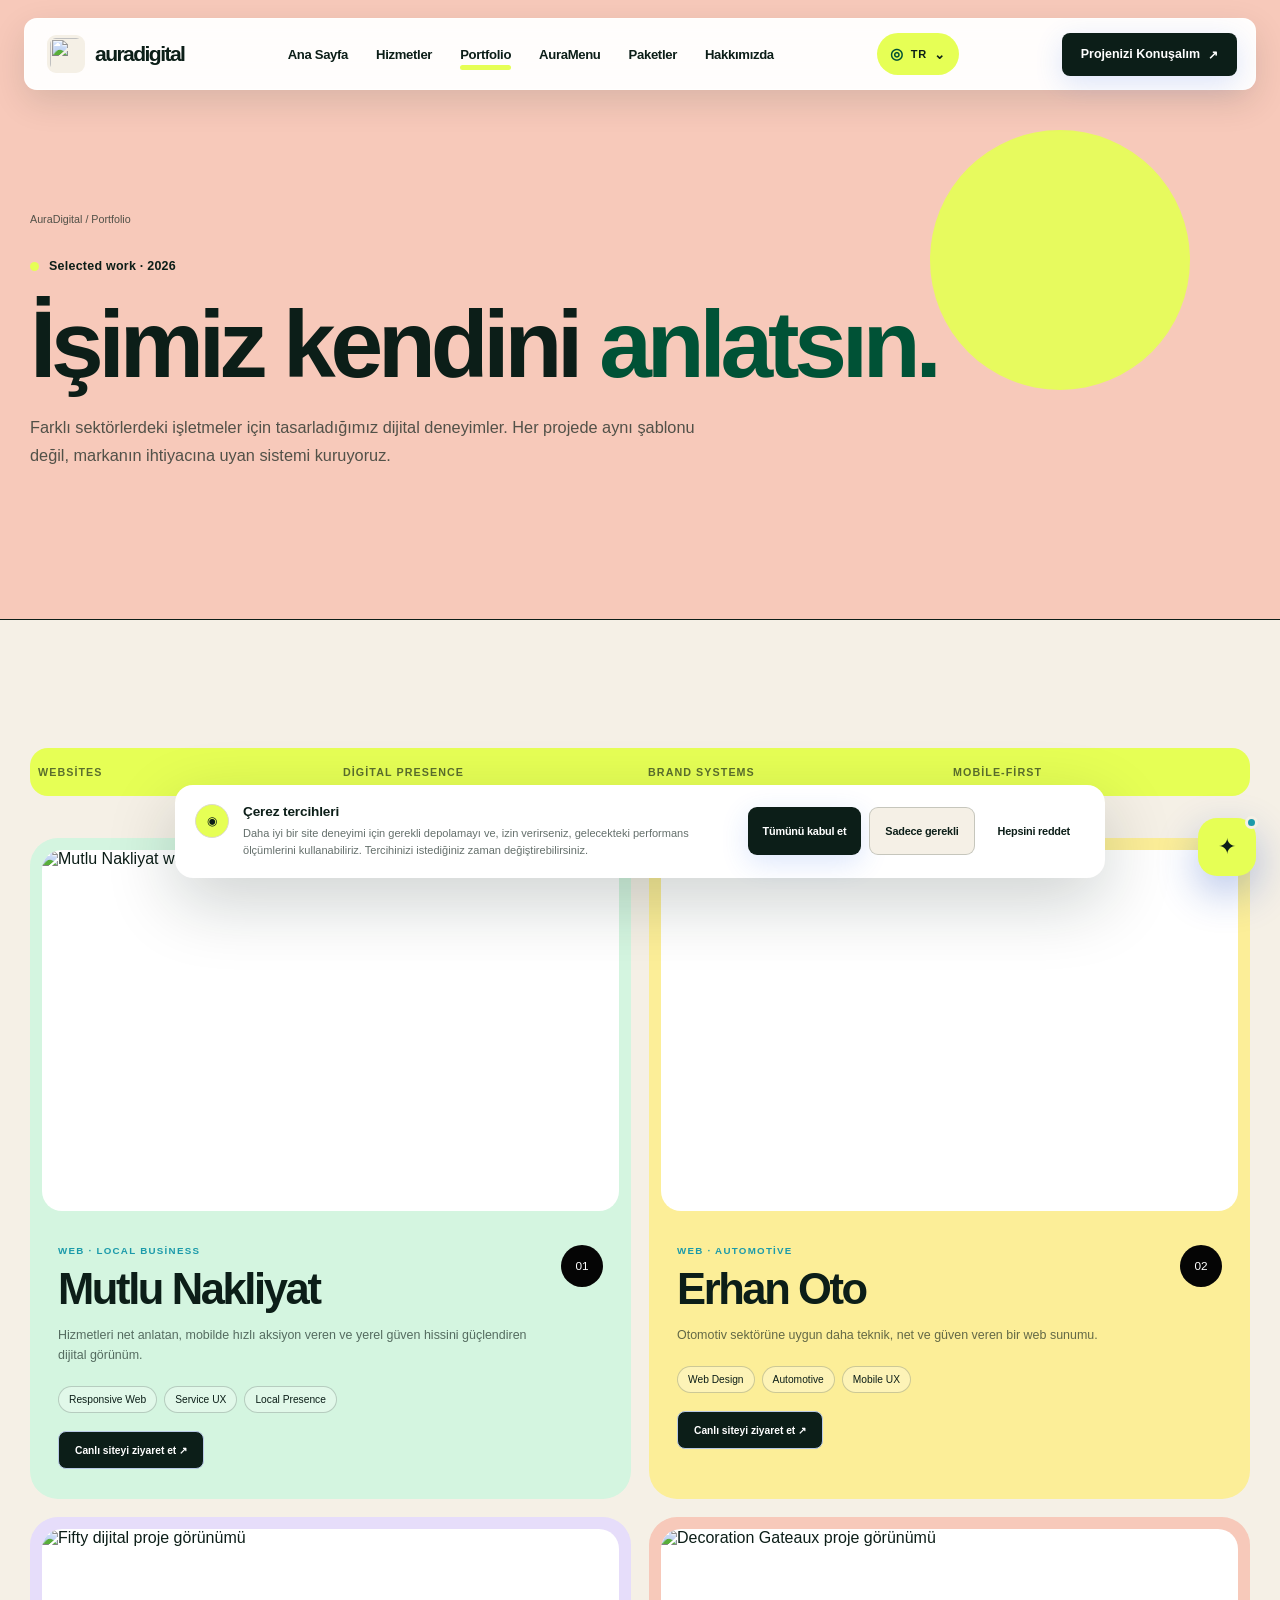
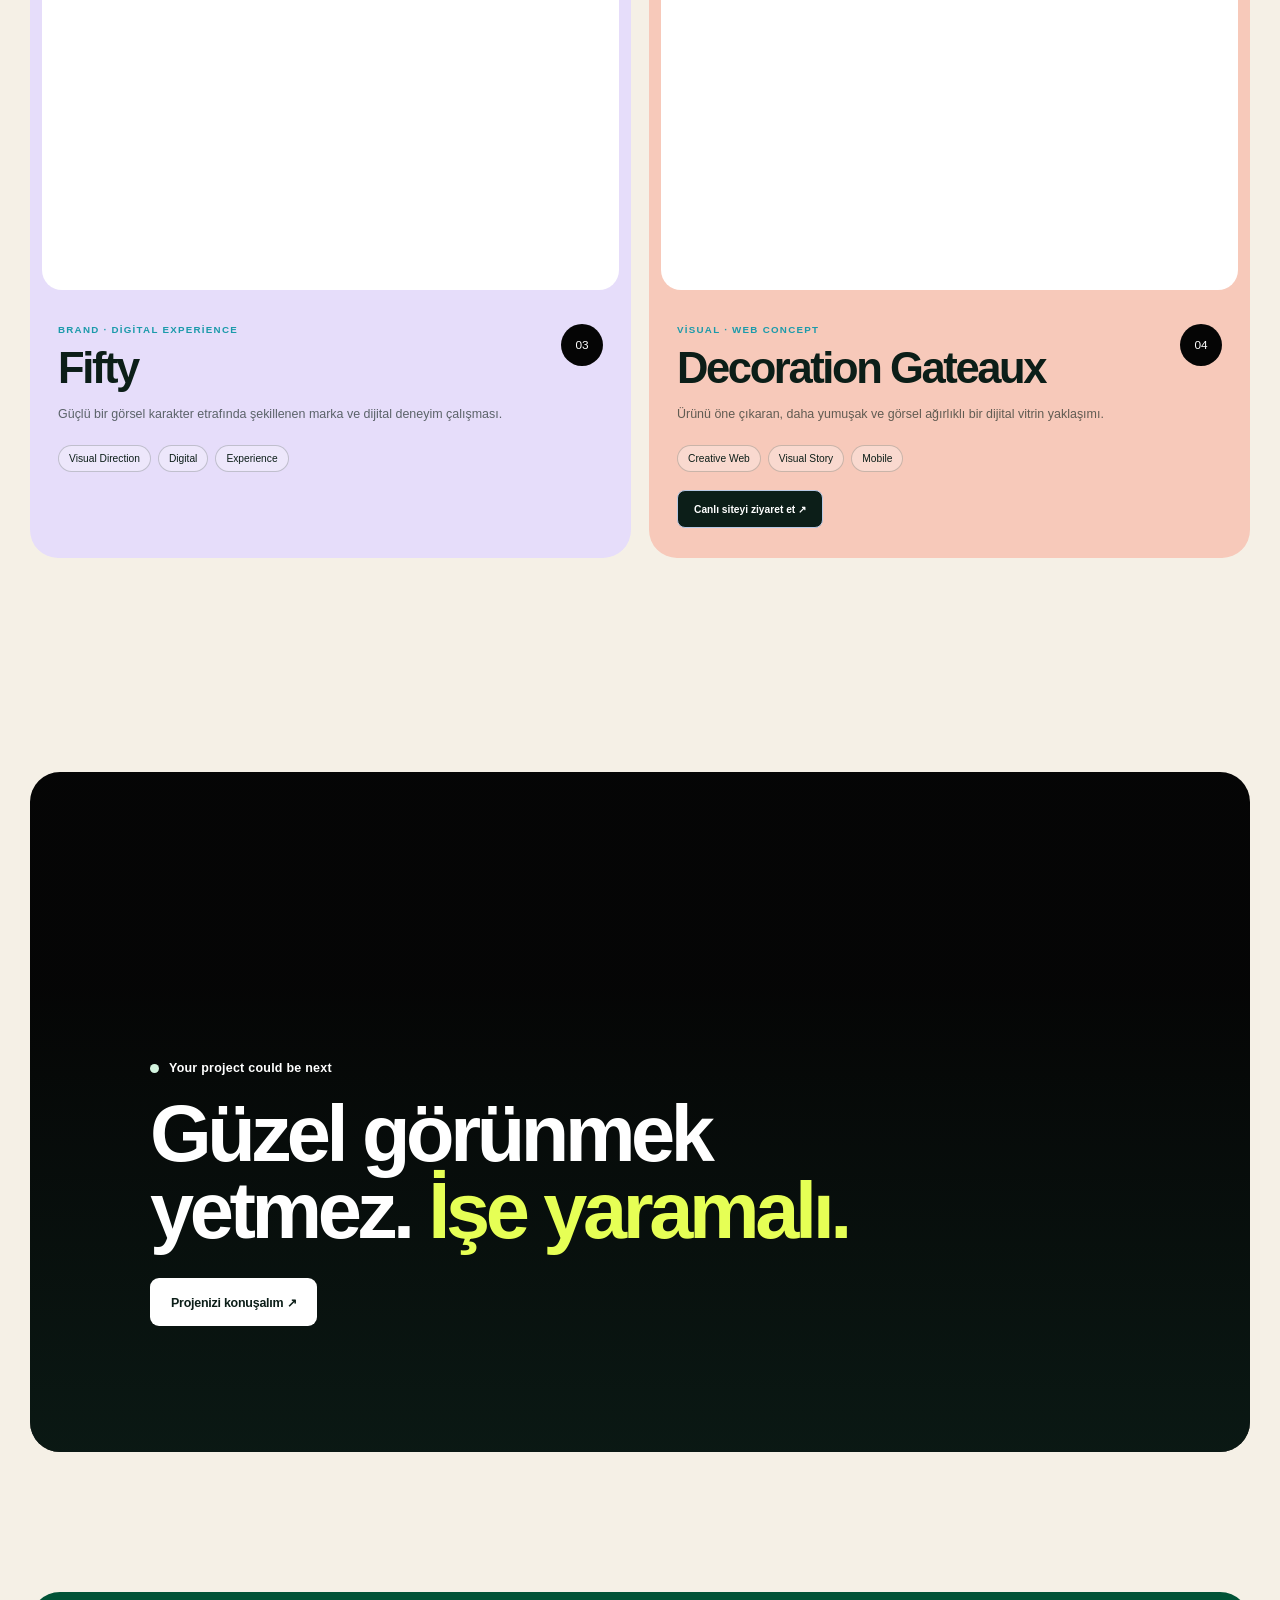
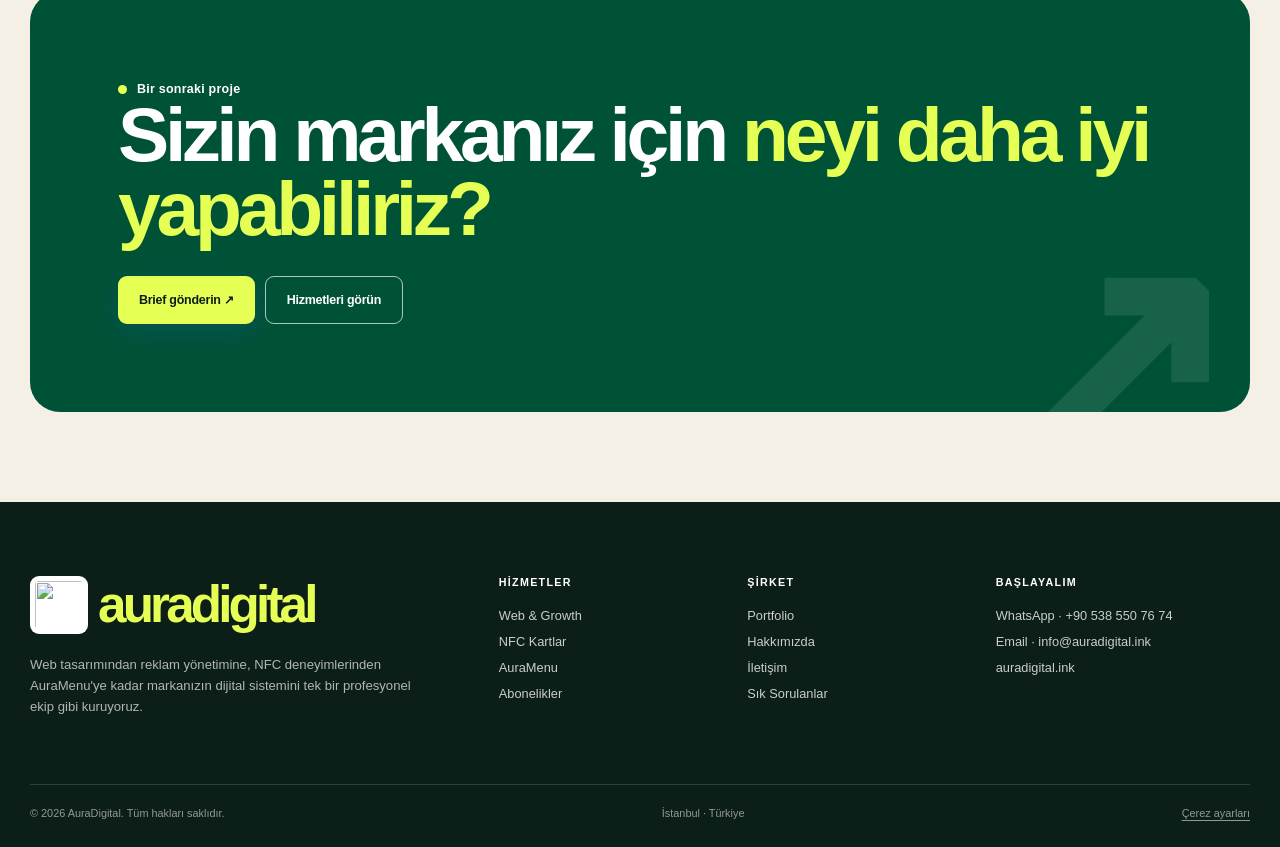
==== portfolio.html @ 29157056 "Add files via upload" ====
<!doctype html>
<html lang="tr">
  <head>
    <meta charset="utf-8" />
    <meta name="viewport" content="width=device-width,initial-scale=1" />
    <meta name="theme-color" content="#f7c9ba" />
    <title>Portfolio — AuraDigital</title>
    <meta
      name="description"
      content="AuraDigital seçili projeleri: Mutlu Nakliyat, Erhan Oto, Fifty, Decoration Gateaux ve dijital deneyim çalışmaları."
    />
    <link rel="icon" href="assets/logo.svg" type="image/svg+xml" />
    <link rel="manifest" href="site.webmanifest" />
    <link rel="stylesheet" href="style.css" />
  </head>
  <body data-page="portfolio">
    <header id="siteHeader"></header>
    <main>
      <section class="page-hero portfolio-hero">
        <div class="container">
          <div class="crumb">
            <a href="index.html">AuraDigital</a> / Portfolio
          </div>
          <span class="eyebrow">Selected work · 2026</span>
          <h1 class="display">İşimiz kendini <em>anlatsın.</em></h1>
          <p>
            Farklı sektörlerdeki işletmeler için tasarladığımız dijital
            deneyimler. Her projede aynı şablonu değil, markanın ihtiyacına uyan
            sistemi kuruyoruz.
          </p>
        </div>
      </section>
      <section class="section">
        <div class="container">
          <div class="portfolio-intro reveal">
            <span>Websites</span><span>Digital presence</span
            ><span>Brand systems</span><span>Mobile-first</span>
          </div>
          <div class="project-grid project-grid-full">
            <article class="project-card project-case reveal" id="mutlu">
              <div class="project-media">
                <img
                  src="assets/project-mutlu.svg"
                  alt="Mutlu Nakliyat web sitesi proje görünümü"
                />
              </div>
              <div class="project-meta">
                <div>
                  <span class="project-type">Web · Local Business</span>
                  <h2>Mutlu Nakliyat</h2>
                  <p>
                    Hizmetleri net anlatan, mobilde hızlı aksiyon veren ve yerel
                    güven hissini güçlendiren dijital görünüm.
                  </p>
                  <div class="mini-tags">
                    <span>Responsive Web</span><span>Service UX</span
                    ><span>Local Presence</span>
                  </div>
                  <a
                    class="project-live"
                    href="https://mutlunakliyat.site/"
                    target="_blank"
                    rel="noopener noreferrer"
                    >Canlı siteyi ziyaret et ↗</a
                  >
                </div>
                <span class="project-arrow">01</span>
              </div>
            </article>
            <article class="project-card project-case reveal" id="erhan">
              <div class="project-media">
                <img
                  src="assets/project-erhan.svg"
                  alt="Erhan Oto web sitesi proje görünümü"
                />
              </div>
              <div class="project-meta">
                <div>
                  <span class="project-type">Web · Automotive</span>
                  <h2>Erhan Oto</h2>
                  <p>
                    Otomotiv sektörüne uygun daha teknik, net ve güven veren bir
                    web sunumu.
                  </p>
                  <div class="mini-tags">
                    <span>Web Design</span><span>Automotive</span
                    ><span>Mobile UX</span>
                  </div>
                  <a
                    class="project-live"
                    href="https://xn--yurtotoelektrikerhankcr-8qdb.com/"
                    target="_blank"
                    rel="noopener noreferrer"
                    >Canlı siteyi ziyaret et ↗</a
                  >
                </div>
                <span class="project-arrow">02</span>
              </div>
            </article>
            <article class="project-card project-case reveal" id="fifty">
              <div class="project-media">
                <img
                  src="assets/project-fifty.svg"
                  alt="Fifty dijital proje görünümü"
                />
              </div>
              <div class="project-meta">
                <div>
                  <span class="project-type">Brand · Digital Experience</span>
                  <h2>Fifty</h2>
                  <p>
                    Güçlü bir görsel karakter etrafında şekillenen marka ve
                    dijital deneyim çalışması.
                  </p>
                  <div class="mini-tags">
                    <span>Visual Direction</span><span>Digital</span
                    ><span>Experience</span>
                  </div>
                </div>
                <span class="project-arrow">03</span>
              </div>
            </article>
            <article class="project-card project-case reveal" id="gateaux">
              <div class="project-media">
                <img
                  src="assets/project-gateaux.svg"
                  alt="Decoration Gateaux proje görünümü"
                />
              </div>
              <div class="project-meta">
                <div>
                  <span class="project-type">Visual · Web Concept</span>
                  <h2>Decoration Gateaux</h2>
                  <p>
                    Ürünü öne çıkaran, daha yumuşak ve görsel ağırlıklı bir
                    dijital vitrin yaklaşımı.
                  </p>
                  <div class="mini-tags">
                    <span>Creative Web</span><span>Visual Story</span
                    ><span>Mobile</span>
                  </div>
                  <a
                    class="project-live"
                    href="https://decorationgateaux.shop/"
                    target="_blank"
                    rel="noopener noreferrer"
                    >Canlı siteyi ziyaret et ↗</a
                  >
                </div>
                <span class="project-arrow">04</span>
              </div>
            </article>
          </div>
        </div>
      </section>
      <section class="case-video">
        <div class="container">
          <div class="video-panel reveal">
            <video
              autoplay
              muted
              loop
              playsinline
              preload="metadata"
              poster="assets/hero-agency.png"
            >
              <source
                src="https://www.pexels.com/download/video/7967229/"
                type="video/mp4"
              />
            </video>
            <div class="video-overlay">
              <span class="eyebrow">Your project could be next</span>
              <h2 class="display">
                Güzel görünmek yetmez. <em>İşe yaramalı.</em>
              </h2>
              <a class="btn btn-light" href="contact.html"
                >Projenizi konuşalım ↗</a
              >
            </div>
          </div>
        </div>
      </section>
      <section class="cta-band">
        <div class="container">
          <div class="cta-box reveal">
            <span class="eyebrow">Bir sonraki proje</span>
            <h2 class="display">
              Sizin markanız için <em>neyi daha iyi yapabiliriz?</em>
            </h2>
            <div class="hero-actions">
              <a class="btn btn-primary" href="contact.html"
                >Brief gönderin ↗</a
              ><a class="btn btn-ghost" href="services.html"
                >Hizmetleri görün</a
              >
            </div>
          </div>
        </div>
      </section>
    </main>
    <footer id="siteFooter"></footer>
    <script src="script.js"></script>
  </body>
</html>
---- style.css ----
:root {
  --ink: #0c1e18;
  --paper: #f5f0e6;
  --white: #ffffff;
  --soft: #d4f5e0;
  --orange: #e6ff55;
  --orange-deep: #005236;
  --blue: #005236;
  --lime: #e6ff55;
  --cyan: #d4f5e0;
  --peach: #f7c9ba;
  --muted: rgba(12, 30, 24, 0.64);
  --line: rgba(12, 30, 24, 0.16);
  --max: 1304px;
  --radius: 24px;
}
* {
  box-sizing: border-box;
}
html {
  scroll-behavior: smooth;
}
body {
  margin: 0;
  background: var(--paper);
  color: var(--ink);
  font-family: "Helvetica Neue", Helvetica, Arial, sans-serif;
  overflow-x: hidden;
}
a {
  color: inherit;
}
img,
video {
  display: block;
  max-width: 100%;
}
button,
input,
textarea,
select {
  font: inherit;
}
.container {
  width: min(calc(100% - 48px), var(--max));
  margin: auto;
}
.muted {
  color: var(--muted);
}
.display {
  font-family: "Helvetica Neue", Helvetica, Arial, sans-serif;
  font-weight: 700;
  letter-spacing: -0.062em;
  line-height: 0.92;
}
.display em {
  font-style: normal;
  color: var(--orange);
}
.eyebrow {
  display: inline-flex;
  align-items: center;
  gap: 10px;
  text-transform: uppercase;
  font-size: 0.7rem;
  line-height: 1;
  letter-spacing: 0.13em;
  font-weight: 800;
}
.eyebrow::before {
  content: "";
  width: 8px;
  height: 8px;
  border-radius: 50%;
  background: var(--orange);
}

/* HEADER */
.site-header {
  position: fixed;
  inset: 0 0 auto;
  z-index: 80;
  transition: 0.3s;
  color: var(--ink);
}
.site-header.scrolled {
  background: rgba(247, 250, 249, 0.92);
  backdrop-filter: blur(18px);
  border-bottom: 1px solid var(--line);
}
.nav {
  height: 84px;
  display: flex;
  align-items: center;
  justify-content: space-between;
  gap: 22px;
}
.brand {
  display: flex;
  align-items: center;
  gap: 10px;
  text-decoration: none;
}
.brandmark {
  width: 47px;
  height: 47px;
  display: grid;
  place-items: center;
  position: relative;
  color: var(--ink);
  transition: transform 0.35s cubic-bezier(0.2, 0.8, 0.2, 1);
}
.brandmark-svg {
  width: 100%;
  height: 100%;
  display: block;
  overflow: visible;
}
.brandmark-svg .mark-a,
.brandmark-svg .mark-tip {
  fill: currentColor;
}
.brandmark-svg .mark-d {
  fill: var(--orange);
  transform-origin: 50% 50%;
  transition: transform 0.35s cubic-bezier(0.2, 0.8, 0.2, 1);
}
.brand:hover .brandmark {
  transform: translateY(-2px) rotate(-2deg);
}
.brand:hover .mark-d {
  transform: translateX(3px);
}
.brandtext strong {
  display: block;
  font-size: 0.9rem;
  letter-spacing: 0.13em;
}
.brandtext small {
  display: block;
  margin-top: 3px;
  font-size: 0.57rem;
  text-transform: uppercase;
  letter-spacing: 0.13em;
  color: #718295;
}
.nav-links {
  display: flex;
  align-items: center;
  gap: 25px;
}
.nav-links a {
  text-decoration: none;
  font-size: 0.79rem;
  font-weight: 700;
  position: relative;
}
.nav-links a::after {
  content: "";
  position: absolute;
  left: 0;
  right: 100%;
  bottom: -5px;
  height: 2px;
  background: var(--orange);
  transition: 0.25s;
}
.nav-links a:hover::after,
.nav-links a.active::after {
  right: 0;
}
.nav-cta,
.btn {
  display: inline-flex;
  align-items: center;
  justify-content: center;
  gap: 8px;
  border: 0;
  text-decoration: none;
  cursor: pointer;
  padding: 14px 20px;
  border-radius: 99px;
  font-size: 0.78rem;
  font-weight: 800;
  transition:
    background 0.22s,
    color 0.22s,
    transform 0.2s cubic-bezier(0.2, 0.8, 0.2, 1);
}
.nav-cta,
.btn-primary {
  background: var(--orange);
  color: #111;
}
.nav-cta:hover,
.btn-primary:hover {
  background: var(--ink);
  color: #fff;
  transform: translateY(-2px);
}
.btn-ghost {
  border: 1px solid var(--ink);
  background: transparent;
  color: var(--ink);
}
.btn-ghost:hover {
  background: var(--ink);
  color: #fff;
}
.menu-btn {
  display: none;
  width: 44px;
  height: 44px;
  border: 1px solid var(--ink);
  border-radius: 50%;
  background: transparent;
  font-size: 1.15rem;
  color: var(--ink);
}

/* HOME HERO */
.hero {
  min-height: 100svh;
  position: relative;
  display: flex;
  align-items: flex-end;
  padding: 150px 0 72px;
  background: var(--paper);
  overflow: hidden;
}
.hero::before {
  content: "AURA";
  position: absolute;
  left: -0.03em;
  bottom: -0.13em;
  font-size: clamp(13rem, 30vw, 32rem);
  font-weight: 900;
  letter-spacing: -0.09em;
  color: rgba(17, 17, 17, 0.025);
  line-height: 0.72;
  pointer-events: none;
}
.hero-media {
  position: absolute;
  z-index: 0;
  right: 0;
  top: 0;
  width: 45.5%;
  height: 100%;
  overflow: hidden;
  background: #dddbcb;
}
.hero-media img,
.hero-media video {
  position: absolute;
  inset: 0;
  width: 100%;
  height: 100%;
  object-fit: cover;
}
.hero-media video {
  z-index: 1;
}
.hero-media::after {
  content: "";
  position: absolute;
  z-index: 2;
  inset: 0;
  background:
    linear-gradient(90deg, rgba(243, 241, 235, 0.3), transparent 22%),
    linear-gradient(0deg, rgba(17, 17, 17, 0.12), transparent 35%);
  pointer-events: none;
}

/* 2026 TECH REFRESH · PORTFOLIO + AURAMENU */
.site-header.scrolled {
  background: rgba(245, 247, 251, 0.9);
}
.nav-cta,
.btn-primary {
  color: #fff;
  box-shadow: 0 8px 28px rgba(37, 99, 235, 0.16);
}
.nav-cta:hover,
.btn-primary:hover {
  background: #050505;
}
.hero {
  background:
    radial-gradient(
      circle at 18% 15%,
      rgba(34, 211, 238, 0.08),
      transparent 26%
    ),
    var(--paper);
}
.hero::before {
  color: rgba(37, 99, 235, 0.035);
}
.hero-media {
  background: #dddbcb;
}
.hero-media::after {
  background:
    linear-gradient(90deg, rgba(245, 247, 251, 0.42), transparent 30%),
    linear-gradient(0deg, rgba(7, 16, 31, 0.2), transparent 46%);
}

/* AURADIGITAL CAMPAIGN PALETTE + MOTION */
.site-header.scrolled {
  background: rgba(245, 241, 227, 0.92);
  border-color: rgba(5, 5, 5, 0.12);
}
.hero-note {
  background: rgba(27, 154, 170, 0.94);
  color: #f5f1e3;
}
.hero-note .eyebrow::before {
  background: #f5f1e3;
}
.hero-media::after {
  background:
    linear-gradient(90deg, rgba(245, 241, 227, 0.32), transparent 28%),
    linear-gradient(0deg, rgba(5, 5, 5, 0.3), transparent 50%);
}
.trustbar,
.site-footer,
.cta-box {
  background: #050505;
  color: #f5f1e3;
}
.trustitem b,
.display em,
.project-type {
  color: #1b9aaa;
}
.site-footer .brandmark {
  color: #f5f1e3;
}
.site-footer .brandmark-svg .mark-d {
  fill: #1b9aaa;
}
.site-footer .brandtext small,
.footer-bottom {
  color: #dddbcb;
}
.footer-col a {
  color: #f5f1e3;
}
.footer-bottom {
  border-color: rgba(221, 219, 203, 0.24);
}
.feature-panel {
  background: #1b9aaa;
  color: #050505;
}
.feature-panel h3 em {
  color: #f5f1e3;
}
.feature-panel > div > p {
  color: #050505;
}
.feature-panel .btn-primary {
  background: #050505;
  color: #f5f1e3;
}
.feature-panel .btn-ghost {
  border-color: #050505;
  color: #050505;
}
.cta-box h2 em {
  color: #1b9aaa;
}
.cta-box .btn-primary {
  background: #1b9aaa;
  color: #f5f1e3;
}
.cta-box .btn-ghost {
  border-color: #f5f1e3;
  color: #f5f1e3;
}
.service-card,
.visual-explainer,
.project-card,
.menu-design {
  background: rgba(245, 241, 227, 0.78);
  border-color: rgba(5, 5, 5, 0.18);
}
.btn-live {
  background: #dddbcb;
  color: #050505;
  border-color: rgba(5, 5, 5, 0.22);
}
.btn-live:hover {
  background: #1b9aaa;
  color: #f5f1e3;
}
.chat-launcher,
.chat-avatar,
.chat-message.user p,
.chat-form button {
  background: #1b9aaa;
}
.chat-panel {
  background: #f5f1e3;
}
.chat-head {
  background: #050505;
  color: #f5f1e3;
}
.chat-messages {
  background: linear-gradient(180deg, #dddbcb, #f5f1e3);
}
.chat-message p {
  background: #dddbcb;
  color: #050505;
}
.chat-form input,
.chat-quick button {
  background: #f5f1e3;
  color: #050505;
}
.chat-form input:focus {
  border-color: #1b9aaa;
  box-shadow: 0 0 0 3px rgba(27, 154, 170, 0.12);
}

.hero-campaign-cards {
  position: absolute;
  z-index: 5;
  inset: 0;
  pointer-events: none;
}
.campaign-float {
  position: absolute;
  display: flex;
  flex-direction: column;
  min-width: 145px;
  padding: 12px 14px;
  border: 1px solid rgba(245, 241, 227, 0.42);
  border-radius: 15px;
  background: rgba(5, 5, 5, 0.78);
  color: #f5f1e3;
  box-shadow: 0 16px 45px rgba(5, 5, 5, 0.25);
  backdrop-filter: blur(12px);
}
.campaign-float span {
  font-size: 0.55rem;
  text-transform: uppercase;
  letter-spacing: 0.13em;
  color: #dddbcb;
}
.campaign-float strong {
  font-size: 1.1rem;
  letter-spacing: -0.035em;
  margin: 6px 0 3px;
}
.campaign-float small {
  font-size: 0.54rem;
  color: #1b9aaa;
}
.campaign-google {
  top: 18%;
  right: 7%;
  animation: campaignFloatA 5.6s ease-in-out infinite;
}
.campaign-meta {
  bottom: 23%;
  left: 7%;
  animation: campaignFloatB 6.4s ease-in-out infinite;
}
.campaign-web {
  right: 9%;
  bottom: 7%;
  min-width: 120px;
  animation: campaignFloatA 7s ease-in-out -2s infinite;
}
.campaign-web strong {
  color: #1b9aaa;
  letter-spacing: 0.12em;
}
.aura-ticker {
  position: relative;
  z-index: 6;
  overflow: hidden;
  background: #1b9aaa;
  color: #050505;
  border-block: 1px solid #050505;
  padding: 13px 0;
}
.ticker-track {
  display: flex;
  width: max-content;
  gap: 32px;
  animation: auraTicker 30s linear infinite;
}
.ticker-track span {
  font-size: 0.67rem;
  font-weight: 900;
  letter-spacing: 0.12em;
  white-space: nowrap;
}
.aura-ticker:hover .ticker-track {
  animation-play-state: paused;
}

.campaign-lab {
  overflow: hidden;
}
.campaign-stage {
  display: grid;
  grid-template-columns: 0.8fr 1.2fr;
  gap: 18px;
  min-height: 650px;
  padding: 18px;
  border-radius: 28px;
  background: #050505;
  color: #f5f1e3;
}
.campaign-stage-copy {
  display: flex;
  flex-direction: column;
  justify-content: flex-end;
  padding: 42px;
}
.campaign-stage-copy .eyebrow::before {
  background: #1b9aaa;
}
.campaign-stage-copy h3 {
  max-width: 500px;
  margin: 18px 0;
  font-size: clamp(2.8rem, 4.8vw, 5.7rem);
  line-height: 0.92;
  letter-spacing: -0.06em;
}
.campaign-stage-copy p {
  max-width: 510px;
  color: #dddbcb;
  font-size: 0.8rem;
  line-height: 1.65;
}
.campaign-stage-copy .btn {
  align-self: flex-start;
  margin-top: 18px;
}
.ad-stack {
  position: relative;
  min-height: 610px;
  border-radius: 20px;
  background:
    radial-gradient(
      circle at 60% 38%,
      rgba(27, 154, 170, 0.26),
      transparent 30%
    ),
    #0c0c0c;
  overflow: hidden;
}
.ad-stack::before {
  content: "AURA / LIVE";
  position: absolute;
  right: -12px;
  bottom: 10px;
  font-size: 6.8rem;
  font-weight: 900;
  letter-spacing: -0.08em;
  color: rgba(245, 241, 227, 0.035);
}
.ad-card {
  position: absolute;
  border-radius: 20px;
  box-shadow: 0 26px 70px rgba(0, 0, 0, 0.34);
  overflow: hidden;
}
.ad-card-search {
  left: 7%;
  top: 8%;
  width: 60%;
  padding: 22px;
  background: #f5f1e3;
  color: #050505;
  transform: rotate(-3deg);
  animation: campaignCardA 7s ease-in-out infinite;
}
.ad-card-top {
  display: flex;
  justify-content: space-between;
  align-items: center;
}
.ad-card-top span {
  font-size: 0.62rem;
  font-weight: 800;
}
.ad-card-top b {
  padding: 5px 7px;
  border-radius: 99px;
  background: #1b9aaa;
  color: #f5f1e3;
  font-size: 0.52rem;
  letter-spacing: 0.1em;
}
.ad-card-search > small {
  display: block;
  margin-top: 30px;
  color: rgba(5, 5, 5, 0.48);
  font-size: 0.58rem;
}
.ad-card-search h4 {
  margin: 8px 0 6px;
  font-size: 1.5rem;
  letter-spacing: -0.04em;
}
.ad-card-search p {
  font-size: 0.65rem;
  color: rgba(5, 5, 5, 0.62);
}
.ad-link {
  margin-top: 20px;
  padding-top: 12px;
  border-top: 1px solid rgba(5, 5, 5, 0.14);
  color: #1b9aaa;
  font-size: 0.66rem;
  font-weight: 800;
}
.ad-card-social {
  right: 6%;
  top: 30%;
  width: 46%;
  background: #dddbcb;
  color: #050505;
  transform: rotate(4deg);
  animation: campaignCardB 8.2s ease-in-out infinite;
}
.ad-social-head {
  display: grid;
  grid-template-columns: 32px 1fr auto;
  gap: 8px;
  align-items: center;
  padding: 13px;
}
.ad-avatar {
  width: 32px;
  height: 32px;
  border-radius: 10px;
  background: #050505;
  color: #f5f1e3;
  display: grid;
  place-items: center;
  font-weight: 900;
}
.ad-social-head b {
  display: block;
  font-size: 0.62rem;
}
.ad-social-head small {
  display: block;
  font-size: 0.5rem;
  opacity: 0.55;
}
.ad-creative {
  min-height: 230px;
  padding: 25px;
  background: #1b9aaa;
  color: #050505;
  display: flex;
  flex-direction: column;
  justify-content: flex-end;
}
.ad-creative strong {
  font-size: 2rem;
  line-height: 0.9;
  letter-spacing: -0.055em;
}
.ad-creative span {
  font-size: 0.58rem;
  margin-top: 12px;
}
.ad-social-foot {
  display: flex;
  justify-content: space-between;
  padding: 12px 13px;
  font-size: 0.56rem;
  font-weight: 700;
}
.ad-card-results {
  left: 10%;
  bottom: 8%;
  width: 38%;
  padding: 20px;
  background: #1b9aaa;
  color: #050505;
  animation: campaignCardC 6.5s ease-in-out infinite;
}
.ad-card-results > span {
  font-size: 0.54rem;
  font-weight: 900;
  letter-spacing: 0.13em;
}
.result-number {
  display: flex;
  align-items: flex-start;
  margin: 12px 0 0;
}
.result-number strong {
  font-size: 4rem;
  line-height: 0.8;
  letter-spacing: -0.08em;
}
.result-number em {
  font-style: normal;
  font-size: 1rem;
  font-weight: 900;
}
.ad-card-results p {
  margin: 5px 0 18px;
  font-size: 0.62rem;
}
.result-bars {
  height: 58px;
  display: flex;
  align-items: flex-end;
  gap: 5px;
}
.result-bars i {
  display: block;
  flex: 1;
  background: #050505;
  border-radius: 5px 5px 0 0;
  animation: barPulse 2.8s ease-in-out infinite;
}
.result-bars i:nth-child(1) {
  height: 24%;
}
.result-bars i:nth-child(2) {
  height: 38%;
  animation-delay: 0.15s;
}
.result-bars i:nth-child(3) {
  height: 32%;
  animation-delay: 0.3s;
}
.result-bars i:nth-child(4) {
  height: 58%;
  animation-delay: 0.45s;
}
.result-bars i:nth-child(5) {
  height: 72%;
  animation-delay: 0.6s;
}
.result-bars i:nth-child(6) {
  height: 95%;
  animation-delay: 0.75s;
}
.business-flow {
  display: grid;
  grid-template-columns: repeat(4, 1fr);
  margin-top: 18px;
  border-block: 1px solid rgba(5, 5, 5, 0.22);
}
.business-flow > div {
  min-height: 160px;
  padding: 24px;
  border-left: 1px solid rgba(5, 5, 5, 0.18);
  display: flex;
  flex-direction: column;
}
.business-flow > div:first-child {
  border-left: 0;
}
.business-flow b {
  font-size: 0.62rem;
  color: #1b9aaa;
}
.business-flow span {
  margin-top: auto;
  font-size: 1.25rem;
  font-weight: 800;
  letter-spacing: -0.04em;
}
.business-flow small {
  margin-top: 7px;
  color: rgba(5, 5, 5, 0.58);
  font-size: 0.65rem;
  line-height: 1.45;
}

@keyframes auraTicker {
  to {
    transform: translateX(-50%);
  }
}
@keyframes campaignFloatA {
  0%,
  100% {
    transform: translateY(0) rotate(-1deg);
  }
  50% {
    transform: translateY(-12px) rotate(1deg);
  }
}
@keyframes campaignFloatB {
  0%,
  100% {
    transform: translateY(0) rotate(2deg);
  }
  50% {
    transform: translateY(10px) rotate(-1deg);
  }
}
@keyframes campaignCardA {
  0%,
  100% {
    transform: translateY(0) rotate(-3deg);
  }
  50% {
    transform: translateY(-12px) rotate(-1.5deg);
  }
}
@keyframes campaignCardB {
  0%,
  100% {
    transform: translateY(0) rotate(4deg);
  }
  50% {
    transform: translateY(14px) rotate(2deg);
  }
}
@keyframes campaignCardC {
  0%,
  100% {
    transform: translateY(0) rotate(-1deg);
  }
  50% {
    transform: translateY(-8px) rotate(1deg);
  }
}
@keyframes barPulse {
  0%,
  100% {
    opacity: 0.55;
  }
  50% {
    opacity: 1;
  }
}

@media (max-width: 1050px) {
  .campaign-stage {
    grid-template-columns: 1fr;
  }
  .campaign-stage-copy {
    padding: 34px;
  }
  .ad-stack {
    min-height: 590px;
  }
  .business-flow {
    grid-template-columns: 1fr 1fr;
  }
  .hero-campaign-cards {
    display: none;
  }
}
@media (max-width: 600px) {
  .campaign-stage {
    padding: 10px;
    border-radius: 20px;
  }
  .campaign-stage-copy {
    padding: 26px 18px;
  }
  .ad-stack {
    min-height: 560px;
  }
  .ad-card-search {
    width: 80%;
    left: 5%;
  }
  .ad-card-social {
    width: 62%;
    right: 4%;
    top: 34%;
  }
  .ad-card-results {
    width: 52%;
    left: 6%;
    bottom: 6%;
  }
  .ad-creative {
    min-height: 190px;
  }
  .business-flow {
    grid-template-columns: 1fr 1fr;
  }
  .business-flow > div {
    min-height: 145px;
    padding: 18px;
  }
  .business-flow > div:nth-child(3) {
    border-left: 0;
  }
  .ticker-track {
    animation-duration: 23s;
  }
}
@media (prefers-reduced-motion: reduce) {
  .ticker-track,
  .campaign-float,
  .ad-card,
  .result-bars i {
    animation: none !important;
  }
}

/* COOKIE CONSENT */
.cookie-consent {
  position: fixed;
  z-index: 210;
  left: 50%;
  bottom: 22px;
  width: min(calc(100% - 32px), 930px);
  transform: translate(-50%, calc(100% + 60px));
  opacity: 0;
  visibility: hidden;
  display: grid;
  grid-template-columns: 1fr auto;
  gap: 26px;
  align-items: center;
  padding: 19px 20px;
  border: 1px solid rgba(255, 255, 255, 0.14);
  border-radius: 20px;
  background: rgba(7, 16, 31, 0.96);
  color: #fff;
  box-shadow: 0 28px 80px rgba(1, 8, 20, 0.32);
  backdrop-filter: blur(20px);
  transition:
    transform 0.45s cubic-bezier(0.2, 0.8, 0.2, 1),
    opacity 0.35s,
    visibility 0.35s;
}
.cookie-consent.show {
  transform: translate(-50%, 0);
  opacity: 1;
  visibility: visible;
}
.cookie-copy {
  display: flex;
  gap: 14px;
  align-items: flex-start;
}
.cookie-icon {
  display: grid;
  place-items: center;
  flex: 0 0 34px;
  width: 34px;
  height: 34px;
  border: 1px solid #dddbcb;
  color: #dddbcb;
  border-radius: 50%;
  font-size: 0.72rem;
}
.cookie-copy strong {
  display: block;
  font-size: 0.85rem;
  letter-spacing: -0.01em;
}
.cookie-copy p {
  max-width: 600px;
  margin: 6px 0 0;
  color: #aebdd2;
  font-size: 0.69rem;
  line-height: 1.55;
}
.cookie-actions {
  display: flex;
  gap: 8px;
}
.cookie-actions .btn {
  white-space: nowrap;
  padding: 11px 15px;
  font-size: 0.68rem;
}
.cookie-necessary {
  background: transparent;
  color: #fff;
  border: 1px solid rgba(255, 255, 255, 0.42);
}
.cookie-necessary:hover {
  background: #fff;
  color: #050505;
}
.cookie-settings-link {
  padding: 0;
  border: 0;
  background: transparent;
  color: inherit;
  text-decoration: underline;
  text-underline-offset: 3px;
  cursor: pointer;
  font-size: 0.68rem;
}

/* AURA ASSISTANT */
.chat-launcher {
  position: fixed;
  z-index: 180;
  right: 24px;
  bottom: 24px;
  width: 58px;
  height: 58px;
  border: 0;
  border-radius: 19px;
  background: linear-gradient(145deg, #1b9aaa, #1b9aaa);
  color: #fff;
  box-shadow: 0 16px 42px rgba(25, 73, 186, 0.32);
  cursor: pointer;
  display: grid;
  place-items: center;
  transition:
    transform 0.25s,
    box-shadow 0.25s;
}
.chat-launcher:hover {
  transform: translateY(-4px);
  box-shadow: 0 20px 48px rgba(25, 73, 186, 0.4);
}
.chat-launcher-icon {
  font-size: 1.35rem;
}
.chat-dot {
  position: absolute;
  right: -2px;
  top: -2px;
  width: 13px;
  height: 13px;
  border-radius: 50%;
  background: #1b9aaa;
  border: 3px solid var(--paper);
}
.chat-panel {
  position: fixed;
  z-index: 190;
  right: 24px;
  bottom: 94px;
  width: min(390px, calc(100vw - 30px));
  height: min(610px, calc(100svh - 122px));
  display: flex;
  flex-direction: column;
  border: 1px solid rgba(7, 16, 31, 0.12);
  border-radius: 25px;
  background: #fff;
  box-shadow: 0 30px 90px rgba(7, 16, 31, 0.22);
  overflow: hidden;
  opacity: 0;
  visibility: hidden;
  transform: translateY(18px) scale(0.97);
  transform-origin: bottom right;
  transition:
    opacity 0.25s,
    transform 0.3s cubic-bezier(0.2, 0.8, 0.2, 1),
    visibility 0.25s;
}
.chat-panel.open {
  opacity: 1;
  visibility: visible;
  transform: none;
}
.chat-head {
  display: grid;
  grid-template-columns: 42px 1fr auto;
  gap: 11px;
  align-items: center;
  padding: 16px 17px;
  background: #050505;
  color: #fff;
}
.chat-avatar {
  width: 42px;
  height: 42px;
  border-radius: 13px;
  background: linear-gradient(145deg, #1b9aaa, #1b9aaa);
  display: grid;
  place-items: center;
  font-weight: 900;
}
.chat-head strong {
  display: block;
  font-size: 0.82rem;
}
.chat-head span {
  display: flex;
  align-items: center;
  gap: 6px;
  color: #a8b8cf;
  font-size: 0.58rem;
  margin-top: 4px;
}
.chat-head span i {
  width: 6px;
  height: 6px;
  border-radius: 50%;
  background: #4ade80;
}
.chat-close {
  width: 34px;
  height: 34px;
  border: 0;
  border-radius: 50%;
  background: rgba(255, 255, 255, 0.08);
  color: #fff;
  font-size: 1.15rem;
  cursor: pointer;
}
.chat-close:hover {
  background: rgba(255, 255, 255, 0.16);
}
.chat-messages {
  flex: 1;
  overflow-y: auto;
  padding: 18px 16px 10px;
  background: linear-gradient(180deg, #f8faff, #fff);
}
.chat-message {
  display: flex;
  flex-direction: column;
  align-items: flex-start;
  margin-bottom: 12px;
}
.chat-message p {
  max-width: 86%;
  margin: 0;
  padding: 11px 13px;
  border-radius: 5px 16px 16px 16px;
  background: #eaf0fb;
  color: #1a2a41;
  font-size: 0.72rem;
  line-height: 1.55;
}
.chat-message.user {
  align-items: flex-end;
}
.chat-message.user p {
  background: #1b9aaa;
  color: #fff;
  border-radius: 16px 5px 16px 16px;
}
.chat-actions {
  display: flex;
  flex-wrap: wrap;
  gap: 6px;
  margin-top: 7px;
}
.chat-actions a {
  border: 1px solid #b8c5d9;
  border-radius: 99px;
  padding: 7px 10px;
  color: #173053;
  text-decoration: none;
  font-size: 0.58rem;
  font-weight: 800;
}
.chat-actions a:hover {
  background: #050505;
  color: #fff;
  border-color: #050505;
}
.chat-quick {
  display: flex;
  gap: 6px;
  overflow-x: auto;
  padding: 10px 14px;
  border-top: 1px solid #edf1f7;
  scrollbar-width: none;
}
.chat-quick::-webkit-scrollbar {
  display: none;
}
.chat-quick button {
  flex: 0 0 auto;
  border: 1px solid #d5ddea;
  border-radius: 99px;
  background: #fff;
  color: #30435f;
  padding: 7px 10px;
  font-size: 0.6rem;
  font-weight: 750;
  cursor: pointer;
}
.chat-quick button:hover {
  border-color: #1b9aaa;
  color: #1b9aaa;
  background: #f6f9ff;
}
.chat-form {
  display: grid;
  grid-template-columns: 1fr 42px;
  gap: 8px;
  padding: 11px 13px 13px;
  border-top: 1px solid #edf1f7;
}
.chat-form input {
  min-width: 0;
  border: 1px solid #d5ddea;
  border-radius: 14px;
  background: #f9fbfe;
  color: #050505;
  padding: 11px 12px;
  outline: none;
  font-size: 0.7rem;
}
.chat-form input:focus {
  border-color: #1b9aaa;
  box-shadow: 0 0 0 3px rgba(37, 99, 235, 0.1);
}
.chat-form button {
  border: 0;
  border-radius: 13px;
  background: #1b9aaa;
  color: #fff;
  font-size: 1rem;
  cursor: pointer;
}
.chat-form button:hover {
  background: #050505;
}
html[dir="rtl"] .chat-panel {
  right: auto;
  left: 24px;
  transform-origin: bottom left;
}
html[dir="rtl"] .chat-launcher {
  right: auto;
  left: 24px;
}
html[dir="rtl"] .chat-message {
  align-items: flex-end;
}
html[dir="rtl"] .chat-message.user {
  align-items: flex-start;
}
html[dir="rtl"] .chat-message p {
  border-radius: 16px 5px 16px 16px;
}
html[dir="rtl"] .chat-message.user p {
  border-radius: 5px 16px 16px 16px;
}

@media (max-width: 600px) {
  .cookie-consent {
    grid-template-columns: 1fr;
    gap: 14px;
    bottom: 12px;
    padding: 17px;
    width: calc(100% - 24px);
  }
  .cookie-actions {
    display: grid;
    grid-template-columns: 1fr;
  }
  .cookie-actions .btn {
    padding: 11px 9px;
  }
  .chat-launcher {
    right: 15px;
    bottom: 16px;
    width: 54px;
    height: 54px;
    border-radius: 17px;
  }
  .chat-panel {
    right: 15px;
    bottom: 80px;
    width: calc(100vw - 30px);
    height: min(600px, calc(100svh - 100px));
    border-radius: 22px;
  }
  html[dir="rtl"] .chat-panel {
    left: 15px;
    right: auto;
  }
  html[dir="rtl"] .chat-launcher {
    left: 15px;
    right: auto;
  }
  .cookie-consent.show ~ .chat-launcher {
    transform: translateY(-172px);
  }
}
.trustbar {
  background: #050505;
}
.trustitem b {
  color: #dddbcb;
}
.feature-panel {
  color: #fff;
  background: linear-gradient(145deg, #1b9aaa, #1b9aaa);
}
.feature-panel .eyebrow::before {
  background: var(--cyan);
}
.feature-panel h3 em {
  color: #dddbcb;
}
.feature-panel > div > p {
  color: #f5f1e3;
}
.feature-list div {
  border-color: rgba(255, 255, 255, 0.24);
}
.feature-panel .btn-ghost {
  border-color: #fff;
  color: #fff;
}
.feature-panel .btn-primary {
  background: #fff;
  color: #050505;
}
.feature-panel .btn-primary:hover {
  background: #dddbcb;
}
.site-footer {
  background: #050505;
  color: #f5f1e3;
}
.site-footer .brandmark {
  color: #f5f1e3;
}
.site-footer .brandmark-svg .mark-d {
  fill: var(--cyan);
}
.site-footer .brandtext small {
  color: #9fb0c8;
}
.footer-bottom {
  border-color: rgba(255, 255, 255, 0.16);
  color: #9fb0c8;
}
.footer-col a {
  color: #dce7f7;
}
.page-hero::after {
  background: linear-gradient(145deg, #1b9aaa, #1b9aaa);
}
.cta-box {
  background: #050505;
}
.cta-box h2 em {
  color: #dddbcb;
}
.cta-box .btn-primary {
  background: #1b9aaa;
  color: #fff;
}

.section-link {
  display: flex;
  justify-content: flex-end;
  margin-top: 28px;
}
.project-grid {
  display: grid;
  gap: 16px;
}
.project-grid-home {
  grid-template-columns: repeat(3, 1fr);
}
.project-grid-full {
  grid-template-columns: repeat(2, 1fr);
}
.project-card {
  color: inherit;
  text-decoration: none;
  background: #fff;
  border: 1px solid rgba(7, 16, 31, 0.1);
  border-radius: 24px;
  overflow: hidden;
  transition:
    transform 0.35s cubic-bezier(0.2, 0.8, 0.2, 1),
    box-shadow 0.35s;
}
.project-card:hover {
  transform: translateY(-6px);
  box-shadow: 0 24px 70px rgba(14, 35, 70, 0.12);
}
.project-media {
  aspect-ratio: 16/10;
  overflow: hidden;
  background: #dde5f0;
}
.project-media img {
  width: 100%;
  height: 100%;
  object-fit: cover;
  transition: transform 0.65s cubic-bezier(0.2, 0.8, 0.2, 1);
}
.project-card:hover .project-media img {
  transform: scale(1.025);
}
.project-meta {
  display: flex;
  justify-content: space-between;
  gap: 24px;
  padding: 24px;
  align-items: flex-start;
}
.project-type {
  display: block;
  margin-bottom: 9px;
  font-size: 0.61rem;
  font-weight: 850;
  letter-spacing: 0.13em;
  text-transform: uppercase;
  color: #1b9aaa;
}
.project-meta h2,
.project-meta h3 {
  margin: 0;
  letter-spacing: -0.045em;
}
.project-meta h3 {
  font-size: 1.5rem;
}
.project-meta h2 {
  font-size: 2rem;
}
.project-meta p {
  max-width: 510px;
  color: var(--muted);
  font-size: 0.78rem;
  line-height: 1.6;
}
.project-live {
  display: inline-flex;
  align-items: center;
  margin-top: 16px;
  padding: 9px 12px;
  border: 1px solid #b8c9e5;
  border-radius: 99px;
  color: #17365f;
  text-decoration: none;
  font-size: 0.64rem;
  font-weight: 800;
  transition: 0.22s;
}
.project-live:hover {
  background: #050505;
  border-color: #050505;
  color: #fff;
  transform: translateY(-2px);
}
.btn-live {
  background: #f5f1e3;
  color: #0a4561;
  border: 1px solid #1b9aaa;
}
.btn-live:hover {
  background: #dddbcb;
  color: #050505;
  transform: translateY(-2px);
}
.project-arrow {
  display: grid;
  place-items: center;
  flex: 0 0 42px;
  height: 42px;
  border-radius: 50%;
  background: #050505;
  color: #fff;
  font-size: 0.74rem;
}
.project-case:nth-child(2n) {
  transform: translateY(56px);
}
.project-case:nth-child(2n):hover {
  transform: translateY(50px);
}
.portfolio-intro {
  display: grid;
  grid-template-columns: repeat(4, 1fr);
  border-block: 1px solid var(--line);
  margin-bottom: 42px;
}
.portfolio-intro span {
  padding: 18px 8px;
  font-size: 0.67rem;
  font-weight: 800;
  letter-spacing: 0.1em;
  text-transform: uppercase;
  color: var(--muted);
}

.studio-video {
  padding-top: 18px;
  background: var(--paper);
}
.case-video {
  background: var(--paper);
  padding: 86px 0 120px;
}
.video-panel {
  position: relative;
  min-height: 650px;
  border-radius: 28px;
  overflow: hidden;
  background: #050505;
}
.video-panel::after {
  content: "";
  position: absolute;
  inset: 0;
  background:
    linear-gradient(90deg, rgba(4, 11, 22, 0.8), rgba(4, 11, 22, 0.14) 72%),
    linear-gradient(0deg, rgba(4, 11, 22, 0.45), transparent);
}
.video-panel video {
  position: absolute;
  inset: 0;
  width: 100%;
  height: 100%;
  object-fit: cover;
}
.video-overlay {
  position: absolute;
  z-index: 2;
  left: clamp(28px, 5vw, 70px);
  bottom: clamp(30px, 6vw, 70px);
  color: #fff;
  max-width: 800px;
}
.video-overlay .eyebrow::before {
  background: var(--cyan);
}
.video-overlay h2 {
  font-size: clamp(3rem, 6vw, 7rem);
  margin: 18px 0 28px;
}
.video-overlay h2 em {
  color: #dddbcb;
}
.btn-light {
  background: #fff;
  color: #050505;
}
.btn-light:hover {
  background: #dddbcb;
  transform: translateY(-2px);
}

.menu-style-strip {
  display: grid;
  grid-template-columns: repeat(4, 1fr);
  gap: 12px;
}
.menu-style-card {
  min-height: 300px;
  border-radius: 22px;
  padding: 24px;
  text-decoration: none;
  display: flex;
  flex-direction: column;
  justify-content: flex-end;
  overflow: hidden;
  position: relative;
  transition: 0.3s;
}
.menu-style-card::before {
  content: "";
  position: absolute;
  width: 170px;
  height: 230px;
  border-radius: 26px 26px 12px 12px;
  top: 28px;
  right: -35px;
  border: 1px solid currentColor;
  opacity: 0.15;
  transform: rotate(9deg);
}
.menu-style-card:hover {
  transform: translateY(-6px);
}
.menu-style-card span,
.menu-style-card strong,
.menu-style-card small {
  position: relative;
  z-index: 1;
}
.menu-style-card span {
  font-size: 0.6rem;
  letter-spacing: 0.14em;
  font-weight: 800;
  margin-bottom: 9px;
}
.menu-style-card strong {
  font-size: 1.6rem;
  letter-spacing: -0.04em;
}
.menu-style-card small {
  font-size: 0.72rem;
  margin-top: 7px;
  opacity: 0.7;
}
.menu-light {
  background: #fff;
  color: #17202d;
}
.menu-dark {
  background: #0a0d13;
  color: #f2e8d6;
}
.menu-warm {
  background: #c99672;
  color: #2c1a11;
}
.menu-color {
  background: #b8f14c;
  color: #10200c;
}

.auramenu-hero::after {
  border-radius: 24% 76% 59% 41% / 35% 37% 63% 65%;
}
.menu-gallery {
  display: grid;
  grid-template-columns: repeat(2, 1fr);
  gap: 20px;
}
.menu-design {
  display: grid;
  grid-template-columns: 1.05fr 0.95fr;
  min-height: 610px;
  background: #fff;
  border: 1px solid rgba(7, 16, 31, 0.1);
  border-radius: 28px;
  padding: 22px;
  overflow: hidden;
  box-shadow: 0 18px 55px rgba(15, 35, 70, 0.05);
}
.menu-phone {
  min-height: 560px;
  border-radius: 22px;
  padding: 26px;
  overflow: hidden;
  position: relative;
  display: flex;
  flex-direction: column;
}
.phone-top {
  display: flex;
  justify-content: space-between;
  align-items: center;
  font-size: 0.72rem;
}
.phone-top b {
  letter-spacing: 0.12em;
}
.phone-kicker {
  font-size: 0.55rem;
  letter-spacing: 0.16em;
  font-weight: 800;
  margin-top: 70px;
  opacity: 0.7;
}
.menu-phone > h3 {
  font-size: 2.4rem;
  line-height: 0.94;
  letter-spacing: -0.055em;
  margin: 12px 0 28px;
}
.phone-tabs {
  display: flex;
  gap: 6px;
  margin: 0 0 18px;
  flex-wrap: wrap;
}
.phone-tabs span {
  font-size: 0.54rem;
  border: 1px solid currentColor;
  border-radius: 99px;
  padding: 7px 9px;
  opacity: 0.7;
}
.phone-item {
  display: grid;
  grid-template-columns: 26px 1fr auto;
  gap: 8px;
  align-items: center;
  border-top: 1px solid currentColor;
  padding: 13px 0;
  font-size: 0.62rem;
}
.phone-item i {
  width: 22px;
  height: 22px;
  border-radius: 50%;
  background: currentColor;
  opacity: 0.14;
}
.phone-item em {
  font-style: normal;
}
.dish-orb {
  width: 150px;
  height: 150px;
  border-radius: 50%;
  margin: 0 auto 24px;
  box-shadow:
    inset 0 0 0 18px rgba(255, 255, 255, 0.15),
    0 20px 50px rgba(0, 0, 0, 0.18);
}
.dish-steak {
  background: radial-gradient(
    circle at 58% 42%,
    #d9b37e 0 11%,
    #7e3324 12% 37%,
    #d4ad74 39% 56%,
    #203122 58%
  );
}
.dish-coffee {
  background: radial-gradient(
    circle,
    #c28d62 0 20%,
    #4c2917 21% 49%,
    #f1e2ca 50% 66%,
    #92714d 68%
  );
}
.dish-bowl {
  background: conic-gradient(#e35242, #f6d657, #65ac5b, #d7609a, #e35242);
}
.phone-list-lines {
  display: grid;
  gap: 12px;
  margin: 16px 0 40px;
}
.phone-list-lines span {
  height: 1px;
  background: currentColor;
  opacity: 0.3;
}
.phone-minimal {
  background: #f5f2eb;
  color: #1d231e;
}
.phone-noir {
  background: #11100f;
  color: #f4ead7;
}
.phone-cafe {
  background: #d8b58d;
  color: #2d1e16;
}
.phone-fresh {
  background: #d9ff69;
  color: #18230a;
}
.phone-bistro {
  background: #eee8dc;
  color: #303029;
  font-family: Georgia, serif;
}
.phone-custom {
  background: linear-gradient(145deg, #050505, #1b9aaa);
  color: #fff;
  align-items: center;
  justify-content: center;
  text-align: center;
}
.phone-custom .custom-mark {
  width: 92px;
  height: 92px;
  border: 1px solid #dddbcb;
  color: #dddbcb;
  display: grid;
  place-items: center;
  transform: rotate(45deg);
  font-size: 2.5rem;
  font-weight: 800;
  margin-bottom: 36px;
}
.phone-custom .custom-mark::first-letter {
  transform: rotate(-45deg);
}
.phone-custom > span {
  font-size: 0.6rem;
  letter-spacing: 0.2em;
}
.phone-custom > h3 {
  font-size: 2.5rem;
  margin: 18px 0;
}
.phone-custom > p {
  font-size: 0.7rem;
  color: #b9cae4;
}
.menu-design-copy {
  padding: 24px;
  display: flex;
  flex-direction: column;
  justify-content: flex-end;
}
.menu-design-copy h3 {
  font-size: 1.8rem;
  letter-spacing: -0.045em;
  margin: 0;
}
.menu-design-copy p {
  color: var(--muted);
  font-size: 0.76rem;
  line-height: 1.55;
  margin: 10px 0 22px;
}
.menu-design-copy .btn {
  align-self: flex-start;
}

@media (max-width: 1050px) {
  .project-grid-home {
    grid-template-columns: 1fr 1fr;
  }
  .menu-style-strip {
    grid-template-columns: 1fr 1fr;
  }
  .menu-gallery {
    grid-template-columns: 1fr;
  }
  .menu-design {
    grid-template-columns: 1fr 1fr;
  }
  .project-case:nth-child(2n) {
    transform: none;
  }
  .project-case:nth-child(2n):hover {
    transform: translateY(-6px);
  }
}
@media (max-width: 820px) {
  .project-grid-home,
  .project-grid-full {
    grid-template-columns: 1fr;
  }
  .portfolio-intro {
    grid-template-columns: 1fr 1fr;
  }
  .video-panel {
    min-height: 560px;
  }
  .menu-design {
    min-height: auto;
  }
  .menu-phone {
    min-height: 500px;
  }
}
@media (max-width: 600px) {
  .menu-style-strip {
    grid-template-columns: 1fr 1fr;
  }
  .menu-style-card {
    min-height: 230px;
    padding: 18px;
  }
  .menu-style-card strong {
    font-size: 1.28rem;
  }
  .menu-design {
    grid-template-columns: 1fr;
    padding: 12px;
  }
  .menu-phone {
    min-height: 520px;
  }
  .menu-design-copy {
    padding: 20px 10px 10px;
  }
  .video-panel {
    min-height: 520px;
    border-radius: 20px;
  }
  .project-meta {
    padding: 19px;
  }
  .project-meta h2 {
    font-size: 1.6rem;
  }
  .portfolio-intro {
    grid-template-columns: 1fr 1fr;
  }
  .portfolio-intro span {
    font-size: 0.58rem;
  }
  .section-link {
    justify-content: stretch;
  }
  .section-link .btn {
    width: 100%;
  }
}
.hero-grid {
  position: relative;
  z-index: 3;
  display: grid;
  grid-template-columns: minmax(0, 1.1fr) minmax(260px, 0.42fr);
  gap: 42px;
  align-items: end;
}
.hero-grid > div:first-child {
  max-width: 700px;
}
.hero h1 {
  font-size: clamp(4rem, 7.5vw, 8.6rem);
  margin: 18px 0 28px;
  max-width: 760px;
}
.hero-copy {
  font-size: 1rem;
  line-height: 1.62;
  max-width: 610px;
  color: #526579;
}
.hero-actions {
  display: flex;
  flex-wrap: wrap;
  gap: 10px;
  margin-top: 30px;
}
.hero-note {
  background: rgba(37, 99, 235, 0.94);
  color: #fff;
  border-radius: var(--radius);
  padding: 25px;
  max-width: 320px;
  backdrop-filter: blur(8px);
  transform: translateY(10px);
}
.hero-note .eyebrow::before {
  background: var(--cyan);
}
.hero-note strong {
  display: block;
  font-size: 1.6rem;
  line-height: 1.05;
  letter-spacing: -0.035em;
  margin-top: 15px;
}
.hero-note p {
  font-size: 0.8rem;
  line-height: 1.55;
  margin: 10px 0 0;
}
.scroll-cue {
  position: absolute;
  z-index: 3;
  right: 20px;
  bottom: 22px;
  background: var(--lime);
  border-radius: 99px;
  padding: 11px 9px;
  font-size: 0.58rem;
  text-transform: uppercase;
  letter-spacing: 0.11em;
  writing-mode: vertical-rl;
}

/* RUNNING / TRUST STRIP */
.trustbar {
  background: var(--ink);
  color: #fff;
  overflow: hidden;
}
.trustgrid {
  display: grid;
  grid-template-columns: repeat(4, 1fr);
  min-height: 104px;
}
.trustitem {
  padding: 20px 26px;
  border-left: 1px solid rgba(255, 255, 255, 0.19);
  display: flex;
  justify-content: center;
  flex-direction: column;
}
.trustitem:first-child {
  border-left: 0;
}
.trustitem b {
  font-size: 1.2rem;
  line-height: 1;
  letter-spacing: -0.03em;
  color: var(--orange);
}
.trustitem span {
  font-size: 0.72rem;
  color: #c7c7c1;
  margin-top: 9px;
}

/* SECTIONS */
.section {
  padding: 118px 0;
  background: var(--paper);
}
.section.alt {
  background: #dddbcb;
  color: var(--ink);
}
.section-head {
  display: grid;
  grid-template-columns: 0.42fr 1.58fr;
  gap: 52px;
  margin-bottom: 58px;
  align-items: start;
}
.section-head h2 {
  font-size: clamp(3rem, 6.1vw, 7.2rem);
  margin: 0;
  max-width: 980px;
}
.section-head p {
  max-width: 610px;
  margin: 22px 0 0;
  color: #607184;
  font-size: 0.94rem;
  line-height: 1.64;
}
.services-grid {
  display: grid;
  grid-template-columns: repeat(3, 1fr);
  gap: 12px;
}
.service-card {
  min-height: 330px;
  border: 1px solid var(--ink);
  background: transparent;
  border-radius: var(--radius);
  padding: 26px;
  display: flex;
  flex-direction: column;
  justify-content: space-between;
  text-decoration: none;
  position: relative;
  overflow: hidden;
  transition: 0.3s;
}
.service-card::before {
  content: "";
  position: absolute;
  left: 0;
  right: 0;
  bottom: 0;
  height: 0;
  background: var(--orange);
  transition: 0.35s;
  z-index: 0;
}
.service-card:nth-child(3n + 2)::before {
  background: var(--blue);
}
.service-card:nth-child(3n + 3)::before {
  background: var(--lime);
}
.service-card > * {
  position: relative;
  z-index: 1;
}
.service-card:hover {
  transform: translateY(-5px);
}
.service-card:hover::before {
  height: 100%;
}
.service-card:nth-child(3n + 2):hover {
  color: #fff;
}
.service-num {
  font-size: 0.67rem;
  color: var(--muted);
}
.service-icon {
  width: 48px;
  height: 48px;
  border: 1px solid currentColor;
  border-radius: 50%;
  display: grid;
  place-items: center;
  font-size: 1.12rem;
}
.service-card h3 {
  font-size: 1.55rem;
  letter-spacing: -0.035em;
  line-height: 1.06;
  margin: 72px 0 11px;
}
.service-card p {
  font-size: 0.8rem;
  line-height: 1.6;
  margin: 0;
  color: #607184;
}
.service-card:hover p {
  color: inherit;
}
.service-link {
  margin-top: 24px;
  font-size: 0.72rem;
  font-weight: 800;
}

/* FEATURE / PHYGITAL */
.feature-split {
  display: grid;
  grid-template-columns: 1.08fr 0.92fr;
  gap: 14px;
}
.feature-visual {
  min-height: 620px;
  position: relative;
  overflow: hidden;
  border-radius: var(--radius);
  background: #dddbcb;
}
.feature-visual img {
  position: absolute;
  width: 100%;
  height: 100%;
  object-fit: cover;
}
.feature-visual::after {
  content: "";
  position: absolute;
  inset: 0;
  background: linear-gradient(0deg, rgba(17, 17, 17, 0.56), transparent 55%);
}
.visual-caption {
  position: absolute;
  z-index: 2;
  left: 24px;
  right: 24px;
  bottom: 22px;
  color: #fff;
  display: flex;
  align-items: end;
  justify-content: space-between;
}
.visual-caption strong {
  font-size: 2rem;
  letter-spacing: -0.045em;
}
.visual-pill {
  border: 1px solid #fff;
  border-radius: 99px;
  padding: 8px 11px;
  font-size: 0.65rem;
}
.feature-panel {
  background: var(--orange);
  border-radius: var(--radius);
  padding: 40px;
  display: flex;
  flex-direction: column;
  justify-content: space-between;
}
.feature-panel .eyebrow::before {
  background: var(--ink);
}
.feature-panel h3 {
  font-size: clamp(3rem, 5vw, 5.4rem);
  margin: 18px 0;
}
.feature-panel h3 em {
  color: #fff;
}
.feature-panel > div > p {
  max-width: 520px;
  font-size: 0.87rem;
  line-height: 1.6;
}
.feature-list {
  margin: 24px 0;
}
.feature-list div {
  display: flex;
  justify-content: space-between;
  padding: 13px 0;
  border-bottom: 1px solid rgba(17, 17, 17, 0.28);
  font-size: 0.78rem;
}
.feature-panel .btn-ghost {
  border-color: #111;
  color: #111;
}
.feature-panel .btn-primary {
  background: #111;
  color: #fff;
}

/* PRICE / PROCESS / CTA */
.pricing-grid {
  display: grid;
  grid-template-columns: repeat(4, 1fr);
  gap: 10px;
}
.price-card {
  border: 1px solid var(--ink);
  background: transparent;
  border-radius: var(--radius);
  padding: 25px;
  position: relative;
  min-height: 415px;
  display: flex;
  flex-direction: column;
}
.price-card.featured {
  background: var(--lime);
}
.price-card h3 {
  font-size: 1.65rem;
  letter-spacing: -0.04em;
  margin: 8px 0;
}
.price-card > p {
  font-size: 0.75rem;
  line-height: 1.5;
}
.popular {
  position: absolute;
  top: 17px;
  right: 17px;
  background: var(--ink);
  color: #fff;
  border-radius: 99px;
  padding: 6px 8px;
  font-size: 0.56rem;
  font-weight: 900;
}
.price {
  font-size: 2.2rem;
  font-weight: 800;
  letter-spacing: -0.05em;
  margin: 28px 0 7px;
}
.price small {
  font-size: 0.65rem;
  font-weight: 600;
  letter-spacing: 0;
  color: #6b6b64;
}
.price-card ul {
  list-style: none;
  margin: 15px 0 28px;
  padding: 0;
  display: grid;
  gap: 11px;
  font-size: 0.75rem;
  color: #5f7183;
  flex: 1;
}
.price-card li::before {
  content: "↗";
  margin-right: 7px;
  color: var(--orange-deep);
  font-weight: 900;
}
.price-card .btn {
  width: 100%;
}
.process {
  display: grid;
  grid-template-columns: repeat(4, 1fr);
  border-top: 1px solid var(--ink);
}
.process-step {
  padding: 26px 26px 5px 0;
}
.process-step b {
  font-size: 0.66rem;
  letter-spacing: 0.13em;
  color: var(--orange-deep);
}
.process-step h3 {
  font-size: 1.3rem;
  letter-spacing: -0.035em;
}
.process-step p {
  font-size: 0.78rem;
  line-height: 1.58;
  color: #607184;
}
.cta-band {
  padding: 0 0 100px;
  background: var(--paper);
}
.cta-box {
  background: var(--blue);
  color: #fff;
  padding: 62px;
  border-radius: var(--radius);
  position: relative;
  overflow: hidden;
}
.cta-box::after {
  content: "↗";
  position: absolute;
  right: 1%;
  bottom: -25%;
  font-size: 19rem;
  line-height: 1;
  color: rgba(255, 255, 255, 0.09);
  font-weight: 900;
}
.cta-box .eyebrow::before {
  background: var(--lime);
}
.cta-box h2 {
  font-size: clamp(3.2rem, 6.2vw, 7.1rem);
  margin: 0 0 20px;
  max-width: 1000px;
  position: relative;
  z-index: 1;
}
.cta-box h2 em {
  color: var(--lime);
}
.cta-box p,
.cta-box .hero-actions {
  position: relative;
  z-index: 1;
}
.cta-box .muted {
  color: #e4e7ff;
}
.cta-box .btn-primary {
  background: var(--lime);
  color: #111;
}
.cta-box .btn-ghost {
  border-color: #fff;
  color: #fff;
}
.cta-box .btn-ghost:hover {
  background: #fff;
  color: #111;
}

/* PAGE HERO */
.page-hero {
  padding: 165px 0 80px;
  background: var(--paper);
  border-bottom: 1px solid var(--ink);
  position: relative;
  overflow: hidden;
}
.page-hero::after {
  content: "";
  position: absolute;
  width: 260px;
  height: 260px;
  border-radius: 50%;
  background: var(--orange);
  right: 7%;
  top: 130px;
  opacity: 0.95;
}
.page-hero .container {
  position: relative;
  z-index: 2;
}
.crumb {
  font-size: 0.67rem;
  color: #777770;
  margin-bottom: 32px;
}
.crumb a {
  text-decoration: none;
}
.page-hero h1 {
  font-size: clamp(4rem, 8vw, 9rem);
  max-width: 1010px;
  margin: 16px 0 25px;
}
.page-hero p {
  font-size: 0.97rem;
  line-height: 1.62;
  max-width: 680px;
  color: #607184;
}
.detail-grid {
  display: grid;
  grid-template-columns: 1fr 1fr;
  gap: 12px;
}
.detail-card {
  border: 1px solid var(--ink);
  border-radius: var(--radius);
  padding: 32px;
  background: transparent;
}
.detail-card:nth-child(4n + 2) {
  background: var(--lime);
}
.detail-card h3 {
  font-size: 1.9rem;
  letter-spacing: -0.045em;
  margin: 24px 0 12px;
}
.detail-card p {
  font-size: 0.82rem;
  line-height: 1.65;
  color: #5b5b55;
}
.mini-tags {
  display: flex;
  flex-wrap: wrap;
  gap: 7px;
  margin-top: 20px;
}
.mini-tags span {
  border: 1px solid currentColor;
  border-radius: 99px;
  padding: 7px 10px;
  font-size: 0.64rem;
}
.price-toggle {
  display: flex;
  gap: 8px;
  margin-bottom: 28px;
}
.price-toggle button {
  border: 1px solid var(--ink);
  border-radius: 99px;
  background: transparent;
  color: #111;
  padding: 10px 15px;
  cursor: pointer;
  font-size: 0.75rem;
  font-weight: 800;
}
.price-toggle button.active {
  background: var(--ink);
  color: #fff;
}

/* NFC / MENU */
.nfc-demo {
  display: grid;
  grid-template-columns: 1.04fr 0.96fr;
  gap: 16px;
  align-items: stretch;
}
.nfc-photo {
  min-height: 560px;
  border-radius: var(--radius);
  overflow: hidden;
  position: relative;
  background: #dddbcb;
}
.nfc-photo img {
  position: absolute;
  inset: 0;
  width: 100%;
  height: 100%;
  object-fit: cover;
}
.tap-card {
  background: var(--lime);
  border-radius: var(--radius);
  padding: 42px;
  display: flex;
  flex-direction: column;
  justify-content: center;
}
.tap-card .eyebrow::before {
  background: #111;
}
.tap-card h2 {
  font-size: clamp(3rem, 5.4vw, 5.8rem);
  margin: 18px 0;
}
.tap-card h2 em {
  color: var(--blue);
}
.tap-card > .muted {
  color: #41413c;
}
.steps {
  counter-reset: step;
  display: grid;
  margin-top: 18px;
}
.step {
  counter-increment: step;
  display: grid;
  grid-template-columns: 38px 1fr;
  gap: 10px;
  padding: 15px 0;
  border-bottom: 1px solid rgba(17, 17, 17, 0.25);
}
.step::before {
  content: "0" counter(step);
  font-size: 0.68rem;
  color: #606058;
  margin-top: 3px;
}
.step b {
  font-size: 0.96rem;
}
.step p {
  margin: 5px 0 0;
  font-size: 0.73rem;
  line-height: 1.5;
  color: #5f5f58;
}

/* CONTACT */
.contact-grid {
  display: grid;
  grid-template-columns: 0.82fr 1.18fr;
  gap: 12px;
}
.contact-card,
.contact-form {
  border: 1px solid var(--ink);
  border-radius: var(--radius);
  padding: 34px;
}
.contact-card {
  background: var(--orange);
}
.contact-card .eyebrow::before {
  background: #111;
}
.contact-card h2 {
  font-size: 3.2rem;
  letter-spacing: -0.055em;
  margin: 18px 0;
}
.contact-card .muted {
  color: #3e2d27;
}
.contact-lines {
  margin-top: 38px;
}
.contact-lines a,
.contact-lines div {
  display: block;
  text-decoration: none;
  padding: 15px 0;
  border-bottom: 1px solid rgba(17, 17, 17, 0.28);
  font-size: 0.83rem;
}
.form-grid {
  display: grid;
  grid-template-columns: 1fr 1fr;
  gap: 15px;
}
.field {
  display: grid;
  gap: 7px;
}
.field.full {
  grid-column: 1/-1;
}
.field label {
  font-size: 0.7rem;
  font-weight: 700;
}
.field input,
.field textarea,
.field select {
  width: 100%;
  border: 1px solid var(--ink);
  background: #fff;
  color: #111;
  border-radius: 12px;
  padding: 14px;
  outline: none;
}
.field input:focus,
.field textarea:focus,
.field select:focus {
  box-shadow: 0 0 0 3px rgba(37, 99, 235, 0.18);
}
.field textarea {
  min-height: 140px;
  resize: vertical;
}
.contact-form .btn {
  margin-top: 18px;
}
.form-note {
  font-size: 0.65rem;
  color: #777770;
}

/* FOOTER */
.site-footer {
  background: var(--orange);
  color: #111;
  padding: 72px 0 28px;
}
.footer-top {
  display: grid;
  grid-template-columns: 1.25fr 0.6fr 0.6fr 0.75fr;
  gap: 45px;
}
.site-footer .brandmark {
  color: #111;
}
.site-footer .brandmark-svg .mark-d {
  fill: #fff;
}
.site-footer .brandtext small {
  color: #4e3127;
}
.footer-blurb {
  max-width: 390px;
  font-size: 0.82rem;
  line-height: 1.62;
  margin-top: 20px;
}
.footer-col h4 {
  font-size: 0.67rem;
  text-transform: uppercase;
  letter-spacing: 0.12em;
  margin: 0 0 20px;
}
.footer-col a {
  display: block;
  text-decoration: none;
  font-size: 0.8rem;
  margin: 11px 0;
}
.footer-col a:hover {
  text-decoration: underline;
}
.footer-bottom {
  display: flex;
  justify-content: space-between;
  border-top: 1px solid rgba(17, 17, 17, 0.3);
  margin-top: 54px;
  padding-top: 22px;
  font-size: 0.68rem;
}

/* MOTION */
.reveal {
  opacity: 0;
  transform: translateY(28px);
  transition:
    opacity 0.7s ease,
    transform 0.7s cubic-bezier(0.2, 0.8, 0.2, 1);
  transition-delay: var(--reveal-delay, 0ms);
}
.reveal.in {
  opacity: 1;
  transform: none;
}
.parallax {
  will-change: transform;
}

/* DYNAMIC LAYER */
.scroll-progress {
  position: fixed;
  z-index: 150;
  left: 0;
  right: 0;
  top: 0;
  height: 3px;
  pointer-events: none;
}
.scroll-progress i {
  display: block;
  width: 100%;
  height: 100%;
  transform: scaleX(var(--progress, 0));
  transform-origin: left;
  background: linear-gradient(90deg, var(--orange), var(--blue), var(--lime));
  transition: transform 0.08s linear;
}
.page-wipe {
  position: fixed;
  z-index: 140;
  inset: 0 0 0 auto;
  width: min(28vw, 420px);
  background: linear-gradient(135deg, var(--orange), var(--cyan));
  pointer-events: none;
  transform-origin: right;
  animation: auraWipe 0.82s cubic-bezier(0.72, 0, 0.18, 1) 0.05s both;
}
.motion-orb {
  --orb-x: -300px;
  --orb-y: -300px;
  position: fixed;
  z-index: 70;
  left: 0;
  top: 0;
  width: 240px;
  height: 240px;
  border-radius: 50%;
  pointer-events: none;
  opacity: 0.12;
  background: radial-gradient(
    circle at 35% 35%,
    var(--lime),
    var(--orange) 52%,
    transparent 72%
  );
  filter: blur(22px);
  mix-blend-mode: multiply;
  transform: translate3d(
    calc(var(--orb-x) - 120px),
    calc(var(--orb-y) - 120px),
    0
  );
  transition: transform 0.16s ease-out;
}
.hero-note {
  animation: auraFloat 5.5s ease-in-out infinite;
}
.scroll-cue {
  animation: auraBob 2.2s ease-in-out infinite;
}
.page-hero::after {
  animation: auraMorph 9s ease-in-out infinite;
  transform-origin: center;
}
.trustitem {
  position: relative;
  overflow: hidden;
}
.trustitem::after {
  content: "";
  position: absolute;
  left: -45%;
  bottom: 0;
  width: 38%;
  height: 2px;
  background: var(--orange);
  opacity: 0.75;
  animation: auraLine 5s ease-in-out infinite;
}
.trustitem:nth-child(2)::after {
  animation-delay: 0.7s;
}
.trustitem:nth-child(3)::after {
  animation-delay: 1.4s;
}
.trustitem:nth-child(4)::after {
  animation-delay: 2.1s;
}
.has-pointer .tilt-card {
  --rx: 0deg;
  --ry: 0deg;
  --mx: 50%;
  --my: 50%;
  position: relative;
  overflow: hidden;
  will-change: transform;
  transform: perspective(1100px) rotateX(var(--rx)) rotateY(var(--ry));
  transition:
    transform 0.22s cubic-bezier(0.2, 0.8, 0.2, 1),
    opacity 0.7s ease,
    background 0.3s,
    color 0.3s;
}
.has-pointer .reveal.tilt-card {
  transform: translateY(28px) perspective(1100px) rotateX(var(--rx))
    rotateY(var(--ry));
}
.has-pointer .reveal.in.tilt-card {
  transform: perspective(1100px) rotateX(var(--rx)) rotateY(var(--ry));
}
.has-pointer .tilt-card::after {
  content: "";
  position: absolute;
  z-index: 3;
  inset: 0;
  border-radius: inherit;
  pointer-events: none;
  background: radial-gradient(
    circle at var(--mx) var(--my),
    rgba(255, 255, 255, 0.22),
    transparent 28%
  );
  opacity: 0;
  transition: opacity 0.25s;
}
.has-pointer .tilt-card:hover::after {
  opacity: 1;
}
.has-pointer .service-card > * {
  position: relative;
  z-index: 4;
}
@keyframes auraWipe {
  0% {
    transform: scaleX(1);
  }
  100% {
    transform: scaleX(0);
  }
}
@keyframes auraFloat {
  0%,
  100% {
    translate: 0 0;
  }
  50% {
    translate: 0 -9px;
  }
}
@keyframes auraBob {
  0%,
  100% {
    translate: 0 0;
  }
  50% {
    translate: 0 -8px;
  }
}
@keyframes auraMorph {
  0%,
  100% {
    border-radius: 50%;
    transform: rotate(0deg) scale(1);
  }
  45% {
    border-radius: 28% 72% 60% 40%/45% 40% 60% 55%;
    transform: rotate(16deg) scale(1.06);
  }
}
@keyframes auraLine {
  0% {
    transform: translateX(0);
    opacity: 0;
  }
  20%,
  70% {
    opacity: 0.8;
  }
  100% {
    transform: translateX(380%);
    opacity: 0;
  }
}

@media (max-width: 1050px) {
  .nav-links {
    gap: 15px;
  }
  .hero-media {
    width: 43%;
  }
  .hero-grid {
    grid-template-columns: 1fr 0.32fr;
  }
  .services-grid {
    grid-template-columns: 1fr 1fr;
  }
  .pricing-grid {
    grid-template-columns: 1fr 1fr;
  }
  .section-head {
    grid-template-columns: 1fr;
    gap: 24px;
  }
  .feature-split,
  .nfc-demo,
  .contact-grid {
    grid-template-columns: 1fr;
  }
  .process {
    grid-template-columns: 1fr 1fr;
  }
  .footer-top {
    grid-template-columns: 1fr 1fr;
  }
  .feature-visual,
  .nfc-photo {
    min-height: 480px;
  }
}
@media (max-width: 820px) {
  .container {
    width: min(calc(100% - 30px), var(--max));
  }
  .nav-links {
    position: fixed;
    display: none;
    top: 76px;
    left: 15px;
    right: 15px;
    padding: 22px;
    background: var(--paper);
    border: 1px solid var(--ink);
    border-radius: 18px;
    flex-direction: column;
    align-items: flex-start;
  }
  .nav-links.open {
    display: flex;
  }
  .nav-cta {
    display: none;
  }
  .menu-btn {
    display: block;
  }
  .hero {
    padding: 118px 0 44px;
    align-items: flex-start;
  }
  .hero-media {
    position: relative;
    width: 100%;
    height: 48vh;
    min-height: 380px;
    margin: 20px 0 26px;
    order: 2;
  }
  .hero-grid {
    display: flex;
    flex-direction: column;
    gap: 22px;
  }
  .hero-grid > div:first-child {
    width: 100%;
  }
  .hero h1 {
    font-size: clamp(4rem, 15vw, 7rem);
  }
  .hero-note {
    max-width: 100%;
    transform: none;
  }
  .hero .container {
    position: relative;
  }
  .scroll-cue {
    display: none;
  }
  .trustgrid {
    grid-template-columns: 1fr 1fr;
  }
  .trustitem {
    min-height: 95px;
    border-bottom: 1px solid rgba(255, 255, 255, 0.18);
  }
  .section {
    padding: 82px 0;
  }
  .section-head h2 {
    font-size: clamp(3.2rem, 11vw, 6rem);
  }
  .page-hero::after {
    width: 140px;
    height: 140px;
    right: -40px;
    top: 120px;
  }
  .page-hero h1 {
    font-size: clamp(4rem, 14vw, 7rem);
  }
}
@media (max-width: 600px) {
  .nav {
    height: 74px;
  }
  .brandtext small {
    display: none;
  }
  .hero {
    display: flex;
    flex-direction: column;
    padding-top: 112px;
  }
  .hero-grid {
    display: block;
  }
  .hero-media {
    position: relative;
    right: auto;
    top: auto;
    width: 100%;
    height: 47vh;
    min-height: 330px;
    margin-top: 32px;
  }
  .hero-note {
    margin-top: 14px;
  }
  .services-grid,
  .pricing-grid,
  .detail-grid,
  .form-grid {
    grid-template-columns: 1fr;
  }
  .field.full {
    grid-column: auto;
  }
  .service-card {
    min-height: 290px;
  }
  .process {
    grid-template-columns: 1fr;
  }
  .feature-panel,
  .tap-card {
    padding: 28px;
  }
  .feature-visual,
  .nfc-photo {
    min-height: 380px;
  }
  .cta-box {
    padding: 38px 24px;
  }
  .footer-top {
    grid-template-columns: 1fr;
  }
  .footer-bottom {
    flex-direction: column;
    gap: 10px;
  }
  .trustgrid {
    grid-template-columns: 1fr 1fr;
  }
  .trustitem {
    padding: 15px;
  }
  .page-hero {
    padding: 128px 0 58px;
  }
  .page-hero p {
    font-size: 0.88rem;
  }
}
@media (prefers-reduced-motion: reduce) {
  html {
    scroll-behavior: auto;
  }
  .reveal {
    opacity: 1;
    transform: none;
    transition: none;
  }
  .parallax {
    transform: none !important;
  }
  * {
    animation-duration: 0.001ms !important;
    animation-iteration-count: 1 !important;
  }
}

/* LANGUAGE SWITCHER */
.lang-switcher {
  position: relative;
  z-index: 95;
}
.lang-current {
  height: 42px;
  display: flex;
  align-items: center;
  gap: 7px;
  border: 1px solid var(--ink);
  background: rgba(243, 241, 235, 0.88);
  color: var(--ink);
  border-radius: 99px;
  padding: 0 12px;
  cursor: pointer;
  font-size: 0.69rem;
  font-weight: 900;
  letter-spacing: 0.06em;
}
.lang-current:hover {
  background: #fff;
}
.lang-globe {
  font-size: 0.95rem;
  color: var(--orange-deep);
}
.lang-chevron {
  font-size: 0.8rem;
  transition: transform 0.2s;
}
.lang-current[aria-expanded="true"] .lang-chevron {
  transform: rotate(180deg);
}
.lang-menu {
  position: absolute;
  display: none;
  top: 50px;
  right: 0;
  min-width: 158px;
  background: #fff;
  border: 1px solid var(--ink);
  border-radius: 15px;
  padding: 6px;
  box-shadow: 0 16px 42px rgba(17, 17, 17, 0.15);
}
.lang-menu.open {
  display: grid;
}
.lang-menu button {
  display: flex;
  align-items: center;
  gap: 9px;
  width: 100%;
  border: 0;
  background: transparent;
  color: #111;
  border-radius: 10px;
  padding: 10px 11px;
  text-align: left;
  cursor: pointer;
  font-size: 0.75rem;
  font-weight: 700;
}
.lang-menu button:hover,
.lang-menu button.active {
  background: var(--lime);
}
.lang-menu button span {
  font-size: 1rem;
}

/* ARABIC / RTL */
html[dir="rtl"] body {
  text-align: right;
  font-family: Tahoma, "Segoe UI", Arial, sans-serif;
}
html[dir="rtl"] .hero-media {
  right: auto;
  left: 0;
}
html[dir="rtl"] .page-hero::after {
  right: auto;
  left: 7%;
}
html[dir="rtl"] .lang-menu {
  right: auto;
  left: 0;
}
html[dir="rtl"] .lang-menu button {
  text-align: right;
}
html[dir="rtl"] .service-card,
html[dir="rtl"] .detail-card,
html[dir="rtl"] .price-card,
html[dir="rtl"] .contact-card,
html[dir="rtl"] .contact-form {
  text-align: right;
}
html[dir="rtl"] .price-card li::before {
  margin-right: 0;
  margin-left: 7px;
}
html[dir="rtl"] .process-step {
  padding-right: 0;
  padding-left: 26px;
}
html[dir="rtl"] .footer-col a {
  text-align: right;
}
html[dir="rtl"] .visual-caption,
html[dir="rtl"] .feature-list div {
  direction: rtl;
}
@media (max-width: 820px) {
  .lang-switcher {
    margin-left: auto;
  }
  .lang-current {
    height: 40px;
  }
  .lang-menu {
    right: 0;
    left: auto;
  }
  html[dir="rtl"] .lang-switcher {
    margin-left: 0;
    margin-right: auto;
  }
  html[dir="rtl"] .lang-menu {
    right: auto;
    left: 0;
  }
}
@media (max-width: 820px) {
  .motion-orb {
    display: none;
  }
  .page-wipe {
    width: 34vw;
  }
  .hero-note {
    animation: none;
  }
}
@media (max-width: 600px) {
  .brandmark {
    width: 42px;
    height: 42px;
  }
}
html[dir="rtl"] .scroll-progress i {
  transform-origin: right;
}
html[dir="rtl"] .page-wipe {
  left: 0;
  right: auto;
  transform-origin: left;
}
@media (prefers-reduced-motion: reduce) {
  .page-wipe,
  .motion-orb {
    display: none !important;
  }
  .hero-note,
  .scroll-cue,
  .page-hero::after,
  .trustitem::after {
    animation: none !important;
  }
}

/* VISUAL EXPLAINER CARDS */
.visual-explainers {
  display: grid;
  grid-template-columns: repeat(3, 1fr);
  gap: 14px;
  margin-top: 34px;
}
.visual-explainer {
  background: #fff;
  border: 1px solid rgba(11, 31, 51, 0.12);
  border-radius: 24px;
  overflow: hidden;
  box-shadow: 0 18px 45px rgba(11, 31, 51, 0.06);
  transition: 0.3s;
}
.visual-explainer:hover {
  transform: translateY(-5px);
  box-shadow: 0 24px 55px rgba(11, 31, 51, 0.1);
}
.visual-explainer img {
  width: 100%;
  aspect-ratio: 16/10;
  object-fit: cover;
}
.visual-explainer div {
  padding: 22px;
}
.visual-explainer h3 {
  margin: 0 0 8px;
  font-size: 1.25rem;
  letter-spacing: -0.03em;
}
.visual-explainer p {
  margin: 0;
  color: var(--muted);
  font-size: 0.8rem;
  line-height: 1.55;
}
.service-card {
  background: rgba(255, 255, 255, 0.5);
  border-color: rgba(11, 31, 51, 0.28);
}
.price-card,
.detail-card {
  border-color: rgba(11, 31, 51, 0.28);
}
.trustbar {
  background: #0b1f33;
}
.cta-box {
  background: #0f3d56;
}
.hero-media::after {
  background:
    linear-gradient(90deg, rgba(247, 250, 249, 0.4), transparent 28%),
    linear-gradient(0deg, rgba(11, 31, 51, 0.18), transparent 42%);
}
@media (max-width: 820px) {
  .visual-explainers {
    grid-template-columns: 1fr;
  }
}

/* Final palette authority */
.trustbar {
  background: #050505;
}
.site-footer {
  background: #050505;
  color: #fff;
}
.site-footer .brandmark {
  color: #fff;
}
.site-footer .brandmark-svg .mark-d {
  fill: var(--cyan);
}
.site-footer .brandtext small,
.footer-bottom {
  color: #dddbcb;
}
.footer-col a {
  color: #f5f1e3;
}
.footer-bottom {
  border-color: rgba(221, 219, 203, 0.24);
}
.cta-box {
  background: #050505;
}
.cta-box h2 em {
  color: #1b9aaa;
}
.hero-media::after {
  background:
    linear-gradient(90deg, rgba(245, 241, 227, 0.32), transparent 30%),
    linear-gradient(0deg, rgba(5, 5, 5, 0.3), transparent 46%);
}
.site-header.scrolled {
  background: rgba(245, 241, 227, 0.92);
}
.hero-note {
  background: rgba(27, 154, 170, 0.94);
  color: #f5f1e3;
}
.hero-note .eyebrow::before {
  background: #f5f1e3;
}
.feature-panel {
  background: #1b9aaa;
  color: #050505;
}
.feature-panel h3 em {
  color: #f5f1e3;
}
.feature-panel > div > p {
  color: #050505;
}
.feature-panel .btn-primary {
  background: #050505;
  color: #f5f1e3;
}
.feature-panel .btn-ghost {
  border-color: #050505;
  color: #050505;
}
.cta-box .btn-primary {
  background: #1b9aaa;
  color: #f5f1e3;
}
.cta-box .btn-ghost {
  border-color: #f5f1e3;
  color: #f5f1e3;
}
.service-card,
.visual-explainer,
.project-card,
.menu-design {
  background: rgba(245, 241, 227, 0.78);
  border-color: rgba(5, 5, 5, 0.18);
}
.chat-launcher,
.chat-avatar,
.chat-message.user p,
.chat-form button {
  background: #1b9aaa;
}
.chat-panel {
  background: #f5f1e3;
}
.chat-head {
  background: #050505;
  color: #f5f1e3;
}
.chat-messages {
  background: linear-gradient(180deg, #dddbcb, #f5f1e3);
}
.chat-message p {
  background: #dddbcb;
  color: #050505;
}
.chat-form input,
.chat-quick button {
  background: #f5f1e3;
  color: #050505;
}
.cta-box .btn-primary,
.chat-message.user p,
.chat-form button {
  color: #050505;
}
.video-overlay p {
  max-width: 610px;
  margin: 0 0 24px;
  color: #dddbcb;
  font-size: 0.78rem;
  line-height: 1.6;
}

/* ================================================================
   AURADIGITAL 2026 — FRIENDLY GROWTH SYSTEM
   Reference direction: full-bleed media, floating navigation,
   oversized type and a deep-green / lime / cream / mint palette.
   ================================================================ */

body {
  background: var(--paper);
  color: var(--ink);
  font-family: "Parkinsans", "Avenir Next", "Segoe UI", Arial, sans-serif;
}

.container {
  width: min(calc(100% - 60px), var(--max));
}

.display {
  font-family: inherit;
  font-weight: 800;
  letter-spacing: -0.055em;
  line-height: 0.98;
}

.display em {
  color: var(--orange-deep);
}

.eyebrow {
  font-weight: 700;
  letter-spacing: 0.02em;
  text-transform: none;
  font-size: 0.78rem;
}

.eyebrow::before {
  width: 9px;
  height: 9px;
  background: var(--orange-deep);
}

/* Floating navigation */
.site-header {
  inset: 18px 0 auto;
  color: var(--ink);
  padding: 0 24px;
  background: transparent !important;
  border: 0 !important;
  backdrop-filter: none !important;
}

.site-header .nav {
  width: min(100%, 1320px);
  height: 72px;
  padding: 0 18px 0 22px;
  background: rgba(255, 255, 255, 0.96);
  border: 1px solid rgba(255, 255, 255, 0.72);
  border-radius: 13px;
  box-shadow: 0 12px 34px rgba(12, 30, 24, 0.12);
  backdrop-filter: blur(16px);
}

.brand-wordmark {
  min-width: max-content;
}

.brand-wordmark strong {
  font-size: 1.32rem;
  line-height: 1;
  font-weight: 850;
  letter-spacing: -0.075em;
  text-transform: lowercase;
}

.nav-links {
  gap: 28px;
}

.nav-links a {
  font-size: 0.82rem;
  font-weight: 650;
  letter-spacing: -0.025em;
}

.nav-links a::after {
  bottom: -8px;
  height: 5px;
  border-radius: 99px;
  background: var(--orange);
}

.nav-cta,
.btn-primary {
  background: var(--ink);
  color: #fff;
}

.nav-cta {
  padding: 14px 19px;
  border-radius: 8px;
}

.nav-cta:hover,
.btn-primary:hover {
  background: var(--orange);
  color: var(--ink);
}

.lang-current {
  border-color: transparent;
  background: var(--orange);
}

.lang-menu {
  border: 0;
  border-radius: 14px;
  box-shadow: 0 20px 55px rgba(12, 30, 24, 0.18);
}

.btn {
  min-height: 48px;
  padding: 14px 21px;
  border-radius: 9px;
  font-weight: 750;
  letter-spacing: -0.02em;
}

.btn-ghost {
  border-color: var(--ink);
  color: var(--ink);
}

/* Home hero — agency team as the product story */
.reference-hero {
  position: relative;
  display: block;
  min-height: 790px;
  width: 100vw;
  max-width: none;
  height: 100svh;
  padding: 0;
  overflow: hidden;
  background: var(--ink);
}

.reference-hero::before {
  display: none;
}

.reference-hero .hero-media {
  position: absolute;
  inset: 0;
  width: 100vw;
  max-width: none;
  height: 100%;
}

.reference-hero .hero-media img,
.reference-hero .hero-media video {
  width: 100%;
  height: 100%;
  min-width: 100%;
  min-height: 100%;
  object-fit: cover;
  object-position: center center;
}

.reference-hero .hero-media::after {
  content: "";
  position: absolute;
  inset: 0;
  background:
    linear-gradient(
      90deg,
      rgba(12, 30, 24, 0.82) 0%,
      rgba(12, 30, 24, 0.5) 46%,
      rgba(12, 30, 24, 0.12) 76%
    ),
    linear-gradient(0deg, rgba(12, 30, 24, 0.55), transparent 52%);
}

.reference-hero .hero-grid {
  position: relative;
  z-index: 2;
  min-height: 100%;
  display: grid;
  grid-template-columns: minmax(0, 1.8fr) minmax(260px, 0.62fr);
  gap: 48px;
  align-items: end;
  padding-top: 145px;
  padding-bottom: 78px;
  color: #fff;
}

.hero-copy-block {
  max-width: 970px;
}

.reference-hero .hero-grid > .hero-copy-block {
  max-width: 970px;
}

.reference-hero .hero-copy-block > .eyebrow {
  margin-bottom: 25px;
  color: #fff;
}

.reference-hero .hero-copy-block > .eyebrow::before {
  background: var(--orange);
}

.reference-hero h1 {
  max-width: 960px;
  margin: 0;
  font-size: clamp(4.3rem, 7.4vw, 7.9rem);
  line-height: 0.94;
  color: var(--orange);
}

.reference-hero h1 em {
  color: var(--orange);
}

.reference-hero .hero-copy {
  max-width: 620px;
  margin: 26px 0 0;
  color: rgba(255, 255, 255, 0.9);
  font-size: clamp(0.96rem, 1.3vw, 1.13rem);
  line-height: 1.6;
}

.reference-hero .hero-actions {
  margin-top: 28px;
}

.reference-hero .btn-primary {
  background: var(--orange);
  color: var(--ink);
}

.reference-hero .btn-ghost {
  border-color: rgba(255, 255, 255, 0.72);
  color: #fff;
  background: rgba(255, 255, 255, 0.06);
}

.reference-hero .hero-note {
  align-self: end;
  margin-bottom: 4px;
  padding: 24px;
  border: 0;
  border-radius: 18px;
  background: rgba(255, 255, 255, 0.92);
  color: var(--ink);
  box-shadow: none;
  backdrop-filter: blur(15px);
}

.reference-hero .hero-note .eyebrow::before {
  background: var(--orange-deep);
}

.reference-hero .hero-note strong {
  display: block;
  margin: 14px 0 8px;
  font-size: 1.28rem;
  line-height: 1.15;
  letter-spacing: -0.04em;
}

.reference-hero .hero-note p {
  color: rgba(12, 30, 24, 0.72);
}

.reference-hero .scroll-cue {
  z-index: 3;
  color: #fff;
  opacity: 0.75;
}

/* Client proof strip */
.trustbar {
  padding: 36px 0;
  background: var(--orange-deep);
  color: var(--soft);
}

.trustgrid {
  gap: 0;
}

.trustitem {
  min-height: 74px;
  padding: 8px 26px;
  border-left: 1px solid rgba(212, 245, 224, 0.22);
}

.trustitem:first-child {
  border-left: 0;
}

.trustitem b {
  color: #fff;
  font-size: 1rem;
  letter-spacing: -0.035em;
}

.trustitem span {
  color: rgba(212, 245, 224, 0.72);
}

.aura-ticker {
  padding: 15px 0;
  background: var(--orange);
  color: var(--ink);
  border: 0;
}

.ticker-track {
  font-weight: 800;
  letter-spacing: -0.02em;
}

/* Shared section system */
.section {
  padding: clamp(82px, 10vw, 150px) 0;
  background: var(--paper);
}

.section.alt {
  background: var(--soft);
}

.section-head {
  grid-template-columns: 0.54fr 2fr;
  gap: 46px;
  margin-bottom: 54px;
}

.section-head h2,
.cta-box h2 {
  max-width: 1050px;
  margin: 0;
  font-size: clamp(3.1rem, 6vw, 6.4rem);
  line-height: 0.96;
}

.section-head > div > p {
  max-width: 700px;
  margin-top: 25px;
  font-size: 1rem;
  line-height: 1.65;
  color: var(--muted);
}

.services-grid {
  gap: 16px;
}

.service-card,
.detail-card,
.price-card,
.visual-explainer,
.menu-design {
  border: 0;
  border-radius: 26px;
  box-shadow: none;
}

.service-card {
  min-height: 330px;
  padding: 30px;
  background: var(--soft);
}

.service-card:nth-child(2) {
  background: var(--peach);
}

.service-card:nth-child(3) {
  background: var(--orange);
}

.service-card:nth-child(4) {
  background: #fff;
}

.service-card:nth-child(5) {
  background: #fcee98;
}

.service-card:nth-child(6) {
  background: #e6ddfa;
}

.service-card:hover,
.detail-card:hover,
.project-card:hover,
.menu-design:hover,
.price-card:hover {
  transform: translateY(-7px);
  box-shadow: 0 20px 50px rgba(12, 30, 24, 0.1);
}

.service-card h3 {
  max-width: 92%;
  font-size: 2rem;
  line-height: 1.05;
  letter-spacing: -0.055em;
}

.service-card p {
  color: rgba(12, 30, 24, 0.72);
}

.service-price {
  display: inline-flex;
  margin-top: 14px;
  padding: 8px 10px;
  border-radius: 8px;
  background: var(--ink);
  color: #fff;
  font-size: 0.68rem;
  font-weight: 800;
}

.service-icon {
  width: 52px;
  height: 52px;
  border: 0;
  background: var(--ink);
  color: var(--orange);
}

.mini-tags span {
  border: 1px solid rgba(12, 30, 24, 0.2);
  background: rgba(255, 255, 255, 0.3);
}

.visual-explainers {
  gap: 16px;
}

.visual-explainer {
  background: #fff;
}

.visual-explainer:nth-child(2) {
  background: var(--peach);
}

.visual-explainer:nth-child(3) {
  background: var(--soft);
}

.feature-panel {
  border: 0;
  border-radius: 30px;
  background: var(--orange-deep);
  color: #fff;
}

.feature-panel h3 em,
.feature-panel .display em {
  color: var(--orange);
}

.feature-panel > div > p {
  color: rgba(255, 255, 255, 0.8);
}

.feature-panel .btn-primary {
  background: var(--orange);
  color: var(--ink);
}

.feature-panel .btn-ghost {
  border-color: rgba(255, 255, 255, 0.7);
  color: #fff;
}

/* Portfolio */
.work-showcase {
  background: #fff;
}

.project-grid {
  gap: 18px;
}

.project-grid-home,
.project-grid-full {
  grid-template-columns: repeat(2, minmax(0, 1fr));
}

.project-card {
  overflow: hidden;
  border: 0;
  border-radius: 28px;
  background: var(--soft);
}

.project-card:nth-child(2) {
  background: #fcee98;
}

.project-card:nth-child(3) {
  background: #e6ddfa;
}

.project-card:nth-child(4) {
  background: var(--peach);
}

.project-media {
  margin: 12px;
  overflow: hidden;
  border-radius: 20px;
  background: #fff;
}

.project-meta {
  padding: 22px 28px 30px;
}

.project-meta h2,
.project-meta h3 {
  letter-spacing: -0.055em;
}

.project-meta h2 {
  font-size: clamp(2rem, 3.4vw, 3.4rem);
}

.project-live {
  display: inline-flex;
  margin-top: 18px;
  padding: 12px 16px;
  border-radius: 8px;
  background: var(--ink);
  color: #fff;
  text-decoration: none;
  font-weight: 750;
}

.portfolio-intro {
  border: 0;
  border-radius: 18px;
  background: var(--orange);
}

/* Team and campaign media */
.studio-video,
.case-video {
  background: var(--paper);
}

.video-panel {
  min-height: 680px;
  border: 0;
  border-radius: 30px;
  overflow: hidden;
}

.video-panel::after {
  background: linear-gradient(
    0deg,
    rgba(12, 30, 24, 0.78),
    rgba(12, 30, 24, 0.02) 68%
  );
}

.video-overlay {
  max-width: 900px;
  padding: 56px;
}

.video-overlay h2 {
  color: #fff;
  font-size: clamp(3.2rem, 6.2vw, 6.6rem);
}

.video-overlay h2 em {
  color: var(--orange);
}

.video-overlay p {
  color: rgba(255, 255, 255, 0.84);
  font-size: 1rem;
}

.btn-light {
  background: #fff;
  color: var(--ink);
}

.campaign-lab {
  background: var(--soft);
}

.campaign-stage {
  border: 0;
  border-radius: 30px;
  background: var(--orange-deep);
  color: #fff;
  box-shadow: none;
}

.campaign-stage h3 {
  color: var(--orange);
}

.ad-card,
.result-card {
  border-radius: 20px;
}

.business-flow {
  margin-top: 18px;
  overflow: hidden;
  border: 0;
  border-radius: 24px;
  background: #fff;
}

/* Process + packages */
.process {
  gap: 14px;
}

.process-step {
  min-height: 260px;
  padding: 28px;
  border: 0;
  border-radius: 24px;
  background: #fff;
}

.process-step:nth-child(2) {
  background: var(--peach);
}

.process-step:nth-child(3) {
  background: var(--orange);
}

.process-step:nth-child(4) {
  background: #e6ddfa;
}

.process-step h3 {
  font-size: 1.6rem;
  letter-spacing: -0.05em;
}

.pricing-grid {
  gap: 14px;
}

.price-card {
  padding: 30px;
  background: #fff;
}

.price-card:nth-child(2),
.price-card.featured {
  background: var(--orange);
  color: var(--ink);
}

.price-card:nth-child(3) {
  background: var(--soft);
}

.price-card:nth-child(4) {
  background: var(--peach);
}

.price-card .price {
  letter-spacing: -0.05em;
}

.popular {
  background: var(--ink);
  color: var(--orange);
}

.price-toggle {
  border: 0;
  background: #fff;
  border-radius: 12px;
}

.price-toggle button.active {
  background: var(--ink);
  color: #fff;
}

.detail-grid {
  gap: 14px;
}

.detail-card {
  background: #fff;
}

.detail-card:nth-child(2) {
  background: var(--soft);
}

.detail-card:nth-child(3) {
  background: var(--peach);
}

.detail-card:nth-child(4) {
  background: #fcee98;
}

/* Inner page heroes */
.page-hero {
  min-height: 620px;
  padding: 185px 0 105px;
  display: flex;
  align-items: flex-end;
  background: var(--orange-deep);
  color: #fff;
}

.page-hero::after {
  background: var(--orange);
  opacity: 0.9;
}

.page-hero h1 {
  max-width: 1120px;
  margin-top: 25px;
  font-size: clamp(4rem, 7.4vw, 8rem);
  line-height: 0.94;
}

.page-hero h1 em {
  color: var(--orange);
}

.page-hero > .container > p {
  max-width: 690px;
  color: rgba(255, 255, 255, 0.82);
  font-size: 1.02rem;
  line-height: 1.7;
}

.page-hero .crumb,
.page-hero .crumb a {
  color: rgba(255, 255, 255, 0.7);
}

.page-hero .eyebrow::before {
  background: var(--orange);
}

body[data-page="portfolio"] .page-hero {
  background: var(--peach);
  color: var(--ink);
}

body[data-page="portfolio"] .page-hero h1 em {
  color: var(--orange-deep);
}

body[data-page="portfolio"] .page-hero > .container > p,
body[data-page="portfolio"] .page-hero .crumb,
body[data-page="portfolio"] .page-hero .crumb a {
  color: rgba(12, 30, 24, 0.7);
}

body[data-page="auramenu"] .page-hero {
  background: var(--soft);
  color: var(--ink);
}

body[data-page="auramenu"] .page-hero h1 em {
  color: var(--orange-deep);
}

body[data-page="auramenu"] .page-hero > .container > p,
body[data-page="auramenu"] .page-hero .crumb,
body[data-page="auramenu"] .page-hero .crumb a {
  color: rgba(12, 30, 24, 0.7);
}

body[data-page="packages"] .page-hero {
  background: #fcee98;
  color: var(--ink);
}

body[data-page="packages"] .page-hero h1 em {
  color: var(--orange-deep);
}

body[data-page="packages"] .page-hero > .container > p,
body[data-page="packages"] .page-hero .crumb,
body[data-page="packages"] .page-hero .crumb a {
  color: rgba(12, 30, 24, 0.7);
}

/* Menu mockups intentionally keep their individual restaurant palettes. */
.menu-gallery {
  gap: 18px;
}

.menu-design {
  background: #fff;
}

.menu-design:nth-child(even) {
  background: var(--soft);
}

/* Contact */
.contact-card,
.contact-form {
  border: 0;
  border-radius: 28px;
}

.contact-card {
  background: var(--orange-deep);
  color: #fff;
}

.contact-card .display,
.contact-card a {
  color: #fff;
}

.contact-card .muted {
  color: rgba(255, 255, 255, 0.72);
}

.contact-card .eyebrow::before {
  background: var(--orange);
}

.contact-form {
  background: #fff;
}

.field input,
.field textarea,
.field select {
  border: 1px solid rgba(12, 30, 24, 0.15);
  border-radius: 10px;
  background: var(--paper);
}

/* CTA and footer */
.cta-band {
  background: var(--paper);
  padding: 20px 0 90px;
}

.cta-box {
  padding: clamp(46px, 7vw, 88px);
  border: 0;
  border-radius: 30px;
  background: var(--orange-deep);
  color: #fff;
}

.cta-box h2 em {
  color: var(--orange);
}

.cta-box .btn-primary {
  background: var(--orange);
  color: var(--ink);
}

.cta-box .btn-ghost {
  border-color: rgba(255, 255, 255, 0.68);
  color: #fff;
}

.site-footer {
  padding-top: 74px;
  background: var(--ink);
  color: #fff;
}

.footer-wordmark strong {
  color: var(--orange);
  font-size: clamp(2.2rem, 4vw, 4.2rem);
}

.footer-blurb {
  color: rgba(255, 255, 255, 0.68);
}

.footer-col a {
  color: rgba(255, 255, 255, 0.78);
}

.footer-col a:hover {
  color: var(--orange);
}

.footer-bottom {
  border-color: rgba(255, 255, 255, 0.14);
  color: rgba(255, 255, 255, 0.55);
}

/* Cookies and assistant stay fully functional, restyled to the new system. */
.cookie-consent {
  border: 0;
  border-radius: 18px;
  background: #fff;
  color: var(--ink);
  box-shadow: 0 24px 70px rgba(12, 30, 24, 0.2);
}

.cookie-icon,
.chat-launcher,
.chat-avatar,
.chat-form button {
  background: var(--orange);
  color: var(--ink);
}

.cookie-consent .btn-primary {
  background: var(--ink);
  color: #fff;
}

.cookie-consent .cookie-necessary {
  border-color: rgba(12, 30, 24, 0.2);
  background: var(--paper);
  color: var(--ink);
}

.cookie-consent .cookie-reject {
  border-color: rgba(12, 30, 24, 0.2);
  background: #fff;
  color: var(--ink);
}

.cookie-consent .cookie-reject:hover {
  border-color: var(--ink);
  background: var(--soft);
}

.cookie-consent .cookie-copy p {
  color: var(--muted);
}

.chat-panel {
  overflow: hidden;
  border: 0;
  border-radius: 22px;
  background: #fff;
  box-shadow: 0 25px 75px rgba(12, 30, 24, 0.24);
}

.chat-head {
  background: var(--orange-deep);
  color: #fff;
}

.chat-messages {
  background: linear-gradient(180deg, var(--soft), #fff);
}

.chat-message p {
  background: #fff;
  color: var(--ink);
}

.chat-message.user p {
  background: var(--orange);
  color: var(--ink);
}

.chat-quick button,
.chat-form input {
  background: var(--paper);
  color: var(--ink);
}

@media (max-width: 1100px) {
  .site-header {
    padding: 0 14px;
  }
  .nav-links {
    gap: 16px;
  }
  .nav-cta {
    display: none;
  }
  .reference-hero .hero-grid {
    grid-template-columns: 1fr 290px;
  }
}

@media (max-width: 820px) {
  .container {
    width: min(calc(100% - 32px), var(--max));
  }
  .site-header {
    inset: 10px 0 auto;
    padding: 0 10px;
  }
  .site-header .nav {
    height: 64px;
    padding: 0 12px 0 16px;
  }
  .brand-wordmark strong {
    font-size: 1.16rem;
  }
  .menu-btn {
    display: grid;
    place-items: center;
    border: 0;
    border-radius: 9px;
    background: var(--ink);
    color: #fff;
  }
  .nav-links {
    top: 72px;
    left: 0;
    right: 0;
    padding: 14px;
    border: 0;
    border-radius: 14px;
    background: #fff;
    box-shadow: 0 20px 50px rgba(12, 30, 24, 0.18);
  }
  .nav-links a {
    padding: 12px;
    border-radius: 8px;
  }
  .nav-links a.active {
    background: var(--soft);
  }
  .lang-switcher {
    margin-left: auto;
  }
  .reference-hero {
    min-height: 760px;
    height: 100svh;
  }
  .reference-hero .hero-grid {
    min-height: 760px;
    grid-template-columns: 1fr;
    gap: 20px;
    padding-top: 126px;
    padding-bottom: 55px;
  }
  .reference-hero h1 {
    font-size: clamp(3.65rem, 14vw, 6.2rem);
  }
  .reference-hero .hero-note {
    display: none;
  }
  .reference-hero .hero-media::after {
    background: linear-gradient(
      0deg,
      rgba(12, 30, 24, 0.88),
      rgba(12, 30, 24, 0.12)
    );
  }
  .trustgrid {
    grid-template-columns: repeat(2, 1fr);
  }
  .trustitem,
  .trustitem:first-child {
    border: 0;
    border-top: 1px solid rgba(212, 245, 224, 0.18);
    padding: 16px 10px;
  }
  .section {
    padding: 82px 0;
  }
  .section-head {
    grid-template-columns: 1fr;
    gap: 20px;
  }
  .section-head h2,
  .cta-box h2 {
    font-size: clamp(3rem, 11vw, 5rem);
  }
  .services-grid,
  .project-grid-home,
  .project-grid-full,
  .pricing-grid {
    grid-template-columns: 1fr;
  }
  .service-card {
    min-height: 280px;
  }
  .video-panel {
    min-height: 580px;
  }
  .video-overlay {
    padding: 28px;
  }
  .video-overlay h2 {
    font-size: clamp(3rem, 11vw, 5rem);
  }
  .page-hero {
    min-height: 560px;
    padding: 150px 0 72px;
  }
  .page-hero h1 {
    font-size: clamp(3.55rem, 13vw, 6.2rem);
  }
  .process {
    grid-template-columns: 1fr 1fr;
  }
  .cta-box {
    border-radius: 24px;
  }
}

@media (max-width: 560px) {
  .container {
    width: min(calc(100% - 24px), var(--max));
  }
  .reference-hero h1 {
    font-size: clamp(3.25rem, 15vw, 5rem);
  }
  .reference-hero .hero-copy {
    font-size: 0.9rem;
  }
  .reference-hero .hero-actions {
    display: grid;
    grid-template-columns: 1fr;
  }
  .reference-hero .hero-actions .btn {
    width: 100%;
  }
  .trustgrid {
    grid-template-columns: 1fr;
  }
  .section-head h2,
  .cta-box h2,
  .video-overlay h2 {
    font-size: clamp(2.75rem, 13vw, 4rem);
  }
  .service-card,
  .detail-card,
  .price-card,
  .project-meta {
    padding: 24px;
  }
  .process {
    grid-template-columns: 1fr;
  }
  .process-step {
    min-height: 220px;
  }
  .video-panel {
    min-height: 520px;
    border-radius: 22px;
  }
  .video-overlay {
    padding: 22px;
  }
  .page-hero h1 {
    font-size: clamp(3rem, 14vw, 4.6rem);
  }
  .cta-band {
    padding-bottom: 55px;
  }
}

/* Pricing, restored brand mark and AuraMenu concept refresh */
.brand-logo {
  width: 38px;
  height: 38px;
  flex: 0 0 38px;
  object-fit: contain;
  border-radius: 9px;
  background: var(--paper);
  padding: 3px;
}

.footer-wordmark .brand-logo {
  width: 58px;
  height: 58px;
  flex-basis: 58px;
  background: #fff;
  padding: 5px;
}

.dual-price {
  display: flex;
  flex-wrap: wrap;
  gap: 7px;
  margin: -4px 0 20px;
}

.dual-price span {
  padding: 7px 9px;
  border: 1px solid rgba(12, 30, 24, 0.18);
  border-radius: 8px;
  background: rgba(255, 255, 255, 0.35);
  font-size: 0.67rem;
  font-weight: 750;
}

.menu-price-banner {
  display: flex;
  align-items: center;
  justify-content: space-between;
  gap: 24px;
  margin: 0 0 24px;
  padding: 22px 26px;
  border-radius: 20px;
  background: var(--orange-deep);
  color: #fff;
}

.menu-price-banner > div {
  display: flex;
  align-items: baseline;
  gap: 12px;
  flex-wrap: wrap;
}

.menu-price-banner span,
.menu-price-banner small {
  font-size: 0.72rem;
  color: rgba(255, 255, 255, 0.7);
}

.menu-price-banner strong {
  color: var(--orange);
  font-size: clamp(1.9rem, 3vw, 3.2rem);
  line-height: 1;
  letter-spacing: -0.06em;
}

.menu-price-banner p {
  max-width: 520px;
  margin: 0;
  color: rgba(255, 255, 255, 0.76);
  font-size: 0.75rem;
  line-height: 1.5;
  text-align: right;
}

.menu-design-copy h3 {
  font-size: clamp(1.65rem, 2vw, 2.4rem);
  line-height: 1.02;
  letter-spacing: -0.05em;
}

.menu-design-copy p {
  line-height: 1.6;
}

.phone-orbit {
  background:
    radial-gradient(
      circle at 50% 58%,
      rgba(230, 255, 85, 0.15),
      transparent 34%
    ),
    #0c1e18;
  color: #fff;
}

.phone-orbit .phone-kicker,
.phone-showcase .phone-kicker {
  color: var(--orange);
}

.orbit-scene {
  position: relative;
  height: 245px;
  margin: -5px 0 8px;
}

.orbit-ring {
  position: absolute;
  left: 50%;
  top: 50%;
  border: 1px solid rgba(230, 255, 85, 0.38);
  border-radius: 50%;
  transform: translate(-50%, -50%);
}

.orbit-ring-a {
  width: 206px;
  height: 206px;
  border-style: dashed;
  animation: orbitSpin 13s linear infinite;
}

.orbit-ring-b {
  width: 142px;
  height: 142px;
  border-color: rgba(255, 255, 255, 0.2);
  animation: orbitSpinReverse 9s linear infinite;
}

.orbit-dish {
  position: absolute;
  left: 50%;
  top: 50%;
  width: 104px;
  height: 104px;
  display: grid;
  place-content: center;
  text-align: center;
  border-radius: 50%;
  transform: translate(-50%, -50%);
  background: radial-gradient(
    circle at 45% 38%,
    #f9d37e 0 9%,
    #d86c45 10% 25%,
    #54703a 26% 42%,
    #f5f0e6 43% 61%,
    #b5a786 63%
  );
  color: var(--ink);
  box-shadow: 0 18px 38px rgba(0, 0, 0, 0.3);
}

.orbit-dish b {
  font-size: 0.68rem;
  line-height: 0.95;
}

.orbit-dish small {
  margin-top: 3px;
  font-weight: 800;
}

.orbit-node {
  position: absolute;
  z-index: 2;
  padding: 7px 9px;
  border-radius: 99px;
  background: var(--orange);
  color: var(--ink);
  font-size: 0.52rem;
  font-weight: 800;
  box-shadow: 0 7px 20px rgba(0, 0, 0, 0.18);
}

.orbit-1 {
  left: 5%;
  top: 45%;
}
.orbit-2 {
  right: 2%;
  top: 28%;
}
.orbit-3 {
  right: 10%;
  bottom: 11%;
}
.orbit-4 {
  left: 18%;
  top: 6%;
}

.orbit-order {
  display: flex;
  align-items: center;
  justify-content: space-between;
  margin-top: auto;
  padding: 13px 14px;
  border-radius: 12px;
  background: var(--orange);
  color: var(--ink);
  font-size: 0.58rem;
}

.phone-editorial {
  background: #f3ecdf;
  color: #2f291f;
  font-family: Georgia, "Times New Roman", serif;
}

.phone-editorial .phone-kicker {
  margin-top: 56px;
  font-family: Arial, sans-serif;
}

.editorial-plate {
  position: relative;
  height: 210px;
  margin: -4px 0 14px;
  overflow: hidden;
  border-radius: 4px 46px 4px 46px;
  background:
    radial-gradient(
      circle at 58% 44%,
      #e7d3a6 0 12%,
      #842f25 13% 26%,
      #42572f 27% 39%,
      #ebe2ce 40% 59%,
      transparent 60%
    ),
    linear-gradient(135deg, #4a3029, #a47759);
}

.editorial-plate::after {
  content: "";
  position: absolute;
  inset: 12px;
  border: 1px solid rgba(255, 255, 255, 0.6);
}

.editorial-plate span {
  position: absolute;
  z-index: 2;
  left: 18px;
  bottom: 18px;
  color: #fff;
  font:
    700 0.55rem/1.15 Arial,
    sans-serif;
  letter-spacing: 0.12em;
}

.editorial-row {
  display: flex;
  justify-content: space-between;
  align-items: end;
  padding-top: 14px;
  border-top: 1px solid rgba(47, 41, 31, 0.4);
}

.editorial-row div {
  display: grid;
  gap: 4px;
}

.editorial-row small {
  font-size: 0.5rem;
  opacity: 0.6;
}

.phone-showcase {
  background:
    radial-gradient(
      circle at 70% 38%,
      rgba(230, 255, 85, 0.16),
      transparent 30%
    ),
    linear-gradient(155deg, #14342a, #1b1431 78%);
  color: #fff;
}

.showcase-stage {
  position: relative;
  height: 245px;
  margin: -4px 0 15px;
  perspective: 700px;
}

.showcase-card,
.showcase-product {
  position: absolute;
  border-radius: 18px;
  box-shadow: 0 20px 35px rgba(0, 0, 0, 0.3);
}

.showcase-card {
  width: 118px;
  height: 154px;
  padding: 14px;
  display: flex;
  flex-direction: column;
  justify-content: space-between;
  background: rgba(255, 255, 255, 0.12);
  border: 1px solid rgba(255, 255, 255, 0.14);
  backdrop-filter: blur(8px);
  font-size: 0.55rem;
}

.show-back {
  left: 2%;
  top: 46px;
  transform: rotateY(18deg) rotateZ(-8deg);
}

.show-mid {
  right: 0;
  top: 35px;
  transform: rotateY(-18deg) rotateZ(7deg);
}

.showcase-product {
  z-index: 3;
  left: 50%;
  top: 13px;
  width: 146px;
  height: 206px;
  padding: 17px;
  display: flex;
  flex-direction: column;
  justify-content: flex-end;
  transform: translateX(-50%);
  background:
    radial-gradient(
      circle at 50% 36%,
      #e7c384 0 10%,
      #74432c 11% 27%,
      #d5a456 28% 35%,
      #375836 36% 45%,
      transparent 46%
    ),
    linear-gradient(145deg, #f7c9ba, #b17478);
  color: var(--ink);
  animation: showcaseFloat 4.5s ease-in-out infinite;
}

.showcase-product > span {
  position: absolute;
  top: 12px;
  right: 12px;
  padding: 5px 7px;
  border-radius: 99px;
  background: var(--orange);
  font-size: 0.46rem;
  font-weight: 900;
}

.showcase-product b {
  font-size: 1.2rem;
  line-height: 0.95;
  letter-spacing: -0.05em;
}

.showcase-product small {
  margin-top: 5px;
  font-weight: 850;
}

.showcase-switch {
  display: flex;
  align-items: center;
  gap: 5px;
  margin-top: auto;
  font-size: 0.5rem;
  opacity: 0.75;
}

.showcase-switch i {
  width: 6px;
  height: 6px;
  border-radius: 50%;
  background: rgba(255, 255, 255, 0.35);
}

.showcase-switch i.active {
  width: 18px;
  border-radius: 99px;
  background: var(--orange);
}

.showcase-switch span {
  margin-left: auto;
}

.phone-mobile-pro {
  background: #fff;
  color: var(--ink);
}

.phone-mobile-pro .phone-kicker {
  margin-top: 50px;
  color: #005236;
}

.phone-mobile-pro .phone-tabs span:first-child {
  border-color: var(--orange-deep);
  background: var(--orange-deep);
  color: #fff;
  opacity: 1;
}

.mobile-menu-row {
  display: grid;
  grid-template-columns: 42px 1fr auto;
  gap: 10px;
  align-items: center;
  padding: 12px 0;
  border-top: 1px solid rgba(12, 30, 24, 0.12);
}

.mobile-menu-row > div {
  display: grid;
  gap: 4px;
}

.mobile-menu-row b,
.mobile-menu-row strong {
  font-size: 0.62rem;
}

.mobile-menu-row small {
  font-size: 0.48rem;
  color: rgba(12, 30, 24, 0.55);
}

.food-dot {
  width: 40px;
  height: 40px;
  border-radius: 13px;
  box-shadow: inset 0 0 0 7px rgba(255, 255, 255, 0.55);
}

.food-a {
  background: conic-gradient(#8e5b36, #e8b86f, #5c7e3d, #8e5b36);
}
.food-b {
  background: conic-gradient(#7aa353, #f0d370, #d97155, #7aa353);
}

.mobile-order-bar {
  display: flex;
  justify-content: space-between;
  margin-top: auto;
  padding: 13px 14px;
  border-radius: 12px;
  background: var(--orange);
  font-size: 0.58rem;
}

/* Physical products: layered 3D NFC + QR cards. */
.product-3d-section {
  overflow: hidden;
  background:
    radial-gradient(
      circle at 82% 20%,
      rgba(255, 107, 66, 0.18),
      transparent 28%
    ),
    var(--soft);
}

.qr-product-3d {
  background:
    radial-gradient(
      circle at 78% 30%,
      rgba(202, 255, 74, 0.2),
      transparent 30%
    ),
    var(--paper);
}

.smart-products {
  display: grid;
  grid-template-columns: minmax(0, 0.78fr) minmax(480px, 1.22fr);
  gap: clamp(34px, 7vw, 94px);
  align-items: center;
}

.smart-product-copy {
  max-width: 560px;
}

.smart-product-copy p {
  max-width: 530px;
  margin: 20px 0 24px;
  color: var(--muted);
  line-height: 1.7;
}

.smart-product-copy .mini-tags {
  justify-content: flex-start;
}

.card-3d-stage {
  position: relative;
  min-height: 510px;
  perspective: 1400px;
  transform-style: preserve-3d;
}

.smart-card-slot {
  position: absolute;
  width: min(430px, 82%);
  aspect-ratio: 1.58;
  transform-style: preserve-3d;
}

.nfc-slot {
  z-index: 3;
  left: 0;
  top: 38px;
  transform: rotateX(7deg) rotateY(18deg) rotateZ(-5deg);
}

.qr-slot {
  z-index: 2;
  right: 0;
  bottom: 35px;
  transform: rotateX(-2deg) rotateY(-17deg) rotateZ(5deg);
}

.qr-slot-featured {
  z-index: 3;
  top: 34px;
  bottom: auto;
  transform: rotateX(6deg) rotateY(-18deg) rotateZ(4deg);
}

.nfc-slot-secondary {
  z-index: 2;
  top: auto;
  bottom: 30px;
  transform: rotateX(-3deg) rotateY(17deg) rotateZ(-5deg);
}

.smart-card-3d {
  position: absolute;
  inset: 0;
  overflow: hidden;
  display: flex;
  flex-direction: column;
  justify-content: space-between;
  padding: clamp(22px, 4vw, 36px);
  border-radius: 28px;
  transform-style: preserve-3d;
  box-shadow: 0 38px 58px rgba(12, 30, 24, 0.24);
  animation: smartCardFloat 5.5s ease-in-out infinite;
}

.smart-card-3d::before {
  content: "";
  position: absolute;
  inset: 0;
  pointer-events: none;
  background: linear-gradient(
    120deg,
    rgba(255, 255, 255, 0.32),
    transparent 22%,
    transparent 70%,
    rgba(255, 255, 255, 0.12)
  );
  mix-blend-mode: screen;
}

.smart-card-3d::after {
  content: "";
  position: absolute;
  z-index: -1;
  left: 9px;
  right: -11px;
  top: 9px;
  bottom: -12px;
  border-radius: 28px;
  background: #07130f;
  transform: translateZ(-18px);
}

.nfc-card-3d {
  color: #fff;
  background:
    radial-gradient(
      circle at 82% 18%,
      rgba(202, 255, 74, 0.34),
      transparent 25%
    ),
    linear-gradient(145deg, #0c1e18, #005236);
}

.qr-card-3d {
  color: #171714;
  background:
    radial-gradient(
      circle at 12% 10%,
      rgba(255, 255, 255, 0.8),
      transparent 26%
    ),
    linear-gradient(135deg, #ff6b42, #f7c9ba 75%);
  animation-delay: -2.2s;
}

.smart-card-top {
  position: relative;
  z-index: 2;
  display: flex;
  align-items: center;
  justify-content: space-between;
  gap: 18px;
  font-size: 0.62rem;
  font-weight: 850;
  letter-spacing: 0.13em;
}

.smart-card-top img {
  width: 42px;
  height: 42px;
  border-radius: 13px;
  box-shadow: 0 8px 18px rgba(0, 0, 0, 0.18);
}

.nfc-signal {
  position: absolute;
  z-index: 2;
  right: 13%;
  top: 50%;
  width: 110px;
  height: 110px;
  transform: translateY(-50%) rotate(-12deg);
}

.nfc-signal i {
  position: absolute;
  left: 0;
  top: 50%;
  border: 5px solid var(--orange);
  border-left-color: transparent;
  border-top-color: transparent;
  border-radius: 50%;
  transform: translateY(-50%) rotate(-45deg);
}

.nfc-signal i:nth-child(1) {
  width: 42px;
  height: 42px;
}
.nfc-signal i:nth-child(2) {
  width: 72px;
  height: 72px;
}
.nfc-signal i:nth-child(3) {
  width: 104px;
  height: 104px;
}

.smart-card-bottom {
  position: relative;
  z-index: 2;
  display: grid;
  gap: 6px;
}

.smart-card-bottom strong {
  font-size: clamp(1.35rem, 2.6vw, 2rem);
  letter-spacing: -0.045em;
}

.smart-card-bottom small,
.qr-card-content small {
  font-size: 0.58rem;
  font-weight: 800;
  letter-spacing: 0.14em;
  opacity: 0.68;
}

.qr-card-content {
  position: relative;
  z-index: 2;
  display: grid;
  grid-template-columns: 118px 1fr;
  gap: 24px;
  align-items: end;
}

.qr-card-content > div:last-child {
  display: grid;
  gap: 9px;
}

.qr-card-content strong {
  font-size: clamp(1.15rem, 2.3vw, 1.8rem);
  line-height: 0.93;
  letter-spacing: -0.05em;
}

.qr-cube {
  width: 118px;
  height: 118px;
  border: 9px solid #171714;
  border-radius: 10px;
  background:
    linear-gradient(
      90deg,
      #171714 22%,
      transparent 22% 44%,
      #171714 44% 63%,
      transparent 63% 78%,
      #171714 78%
    ),
    linear-gradient(
      #171714 18%,
      transparent 18% 38%,
      #171714 38% 55%,
      transparent 55% 73%,
      #171714 73%
    );
  background-color: #fff;
  box-shadow: 9px 11px 0 rgba(23, 23, 20, 0.18);
}

@keyframes smartCardFloat {
  0%,
  100% {
    transform: translate3d(0, 0, 0);
  }
  50% {
    transform: translate3d(0, -12px, 24px);
  }
}

/* Add a physical phone tilt to every AuraMenu concept. */
.menu-design {
  perspective: 1400px;
}

.menu-design .menu-phone {
  border: 8px solid #151916;
  box-shadow:
    0 38px 55px rgba(12, 30, 24, 0.2),
    inset 0 0 0 1px rgba(255, 255, 255, 0.1);
  transform: rotateX(2deg) rotateY(-7deg) rotateZ(-1deg);
  transform-style: preserve-3d;
  transition:
    transform 0.45s cubic-bezier(0.2, 0.8, 0.2, 1),
    box-shadow 0.45s ease;
}

.menu-design:nth-child(even) .menu-phone {
  transform: rotateX(2deg) rotateY(7deg) rotateZ(1deg);
}

.menu-design:hover .menu-phone {
  transform: translateY(-8px) rotateX(0) rotateY(0) rotateZ(0);
  box-shadow: 0 48px 70px rgba(12, 30, 24, 0.24);
}

.menu-design .menu-phone::after {
  content: "";
  position: absolute;
  z-index: 20;
  left: 50%;
  top: 7px;
  width: 64px;
  height: 6px;
  border-radius: 99px;
  background: #151916;
  transform: translateX(-50%);
  opacity: 0.9;
}

@keyframes orbitSpin {
  to {
    transform: translate(-50%, -50%) rotate(360deg);
  }
}

@keyframes orbitSpinReverse {
  to {
    transform: translate(-50%, -50%) rotate(-360deg);
  }
}

@keyframes showcaseFloat {
  0%,
  100% {
    transform: translateX(-50%) translateY(0) rotateY(-3deg);
  }
  50% {
    transform: translateX(-50%) translateY(-8px) rotateY(3deg);
  }
}

@media (max-width: 820px) {
  .brand-logo {
    width: 34px;
    height: 34px;
    flex-basis: 34px;
  }
  .menu-price-banner {
    align-items: flex-start;
    flex-direction: column;
  }
  .menu-price-banner p {
    text-align: left;
  }
  .smart-products {
    grid-template-columns: 1fr;
  }
  .card-3d-stage {
    min-height: 460px;
  }
  .smart-card-slot {
    width: min(420px, 76vw);
  }
}

@media (max-width: 560px) {
  .card-3d-stage {
    min-height: 410px;
  }
  .smart-card-slot {
    width: 82vw;
  }
  .nfc-slot,
  .nfc-slot-secondary {
    left: -8px;
  }
  .qr-slot,
  .qr-slot-featured {
    right: -8px;
  }
  .smart-card-3d {
    border-radius: 20px;
    padding: 20px;
  }
  .smart-card-top img {
    width: 34px;
    height: 34px;
  }
  .qr-card-content {
    grid-template-columns: 82px 1fr;
    gap: 15px;
  }
  .qr-cube {
    width: 82px;
    height: 82px;
    border-width: 6px;
  }
  .nfc-signal {
    right: 7%;
    transform: translateY(-50%) scale(0.76) rotate(-12deg);
  }
}

@media (prefers-reduced-motion: reduce) {
  .orbit-ring-a,
  .orbit-ring-b,
  .showcase-product,
  .smart-card-3d {
    animation: none !important;
  }
  .menu-design .menu-phone {
    transition: none !important;
  }
}
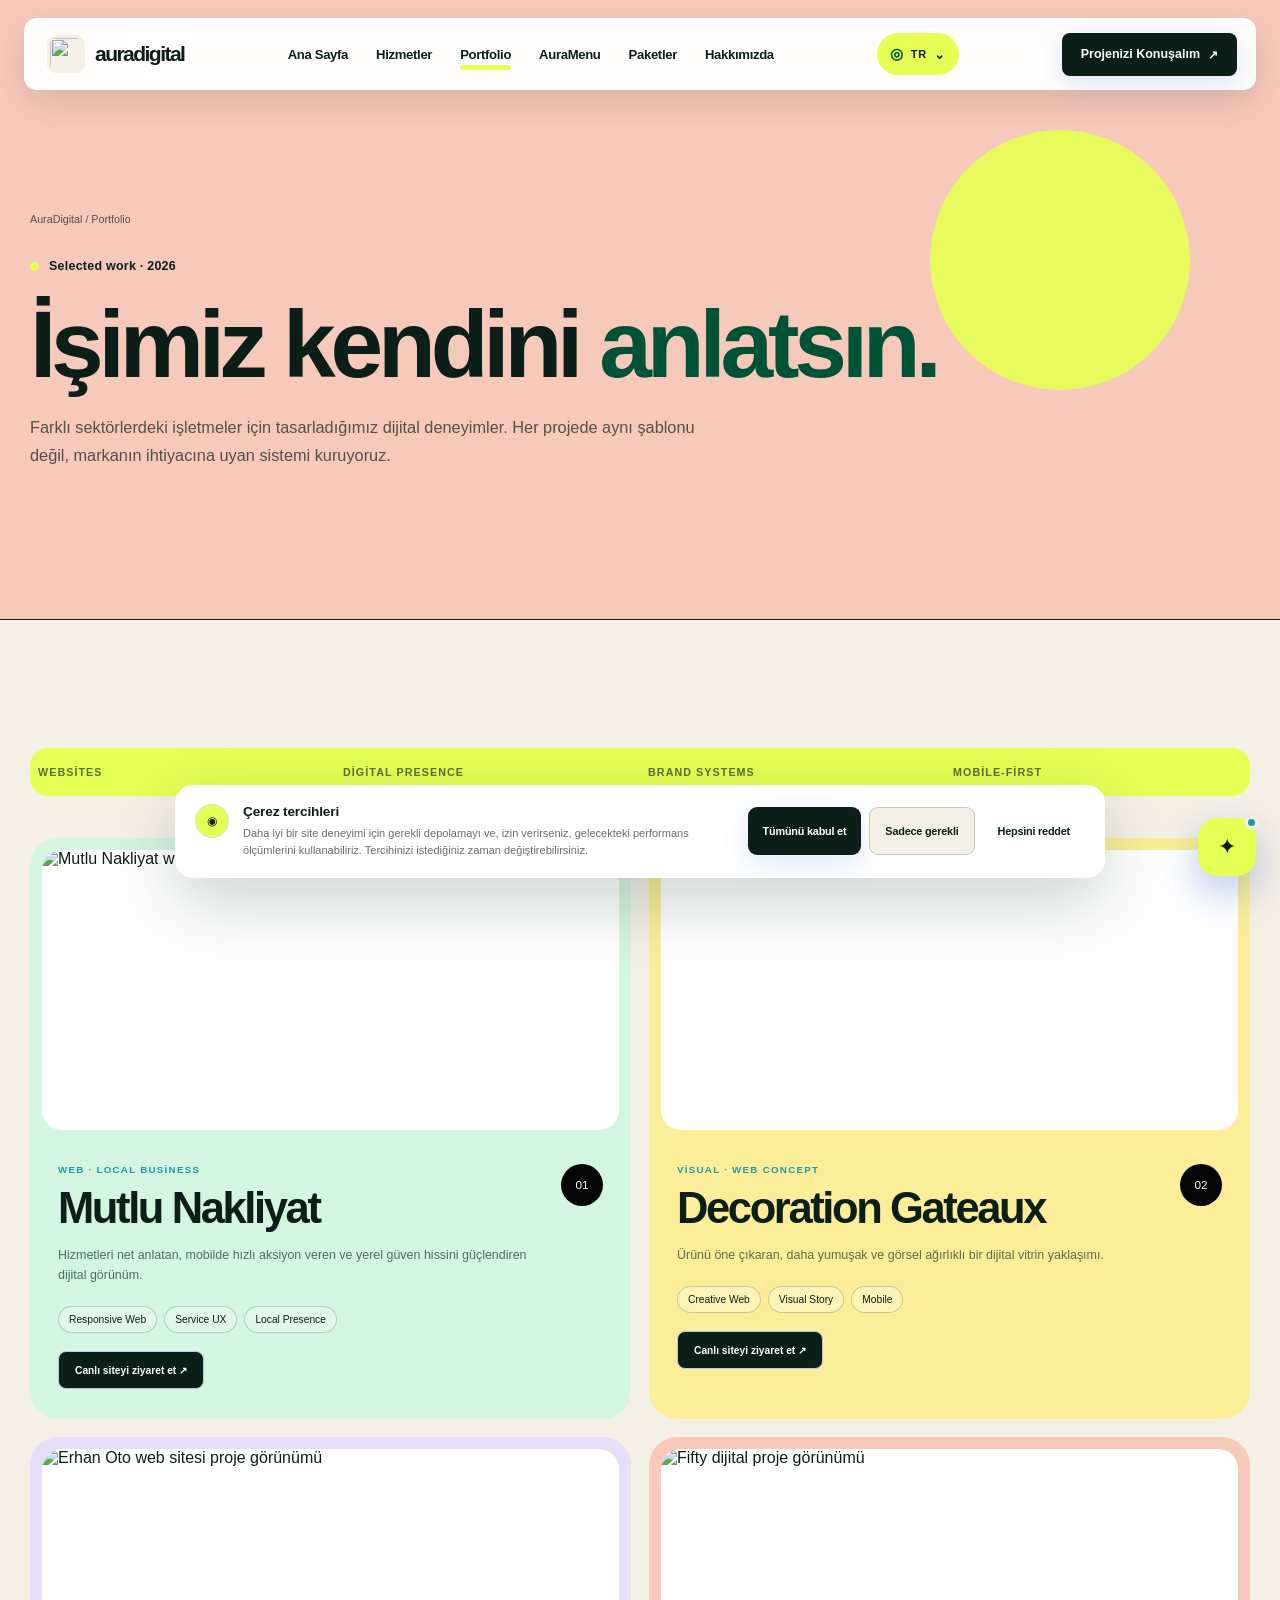
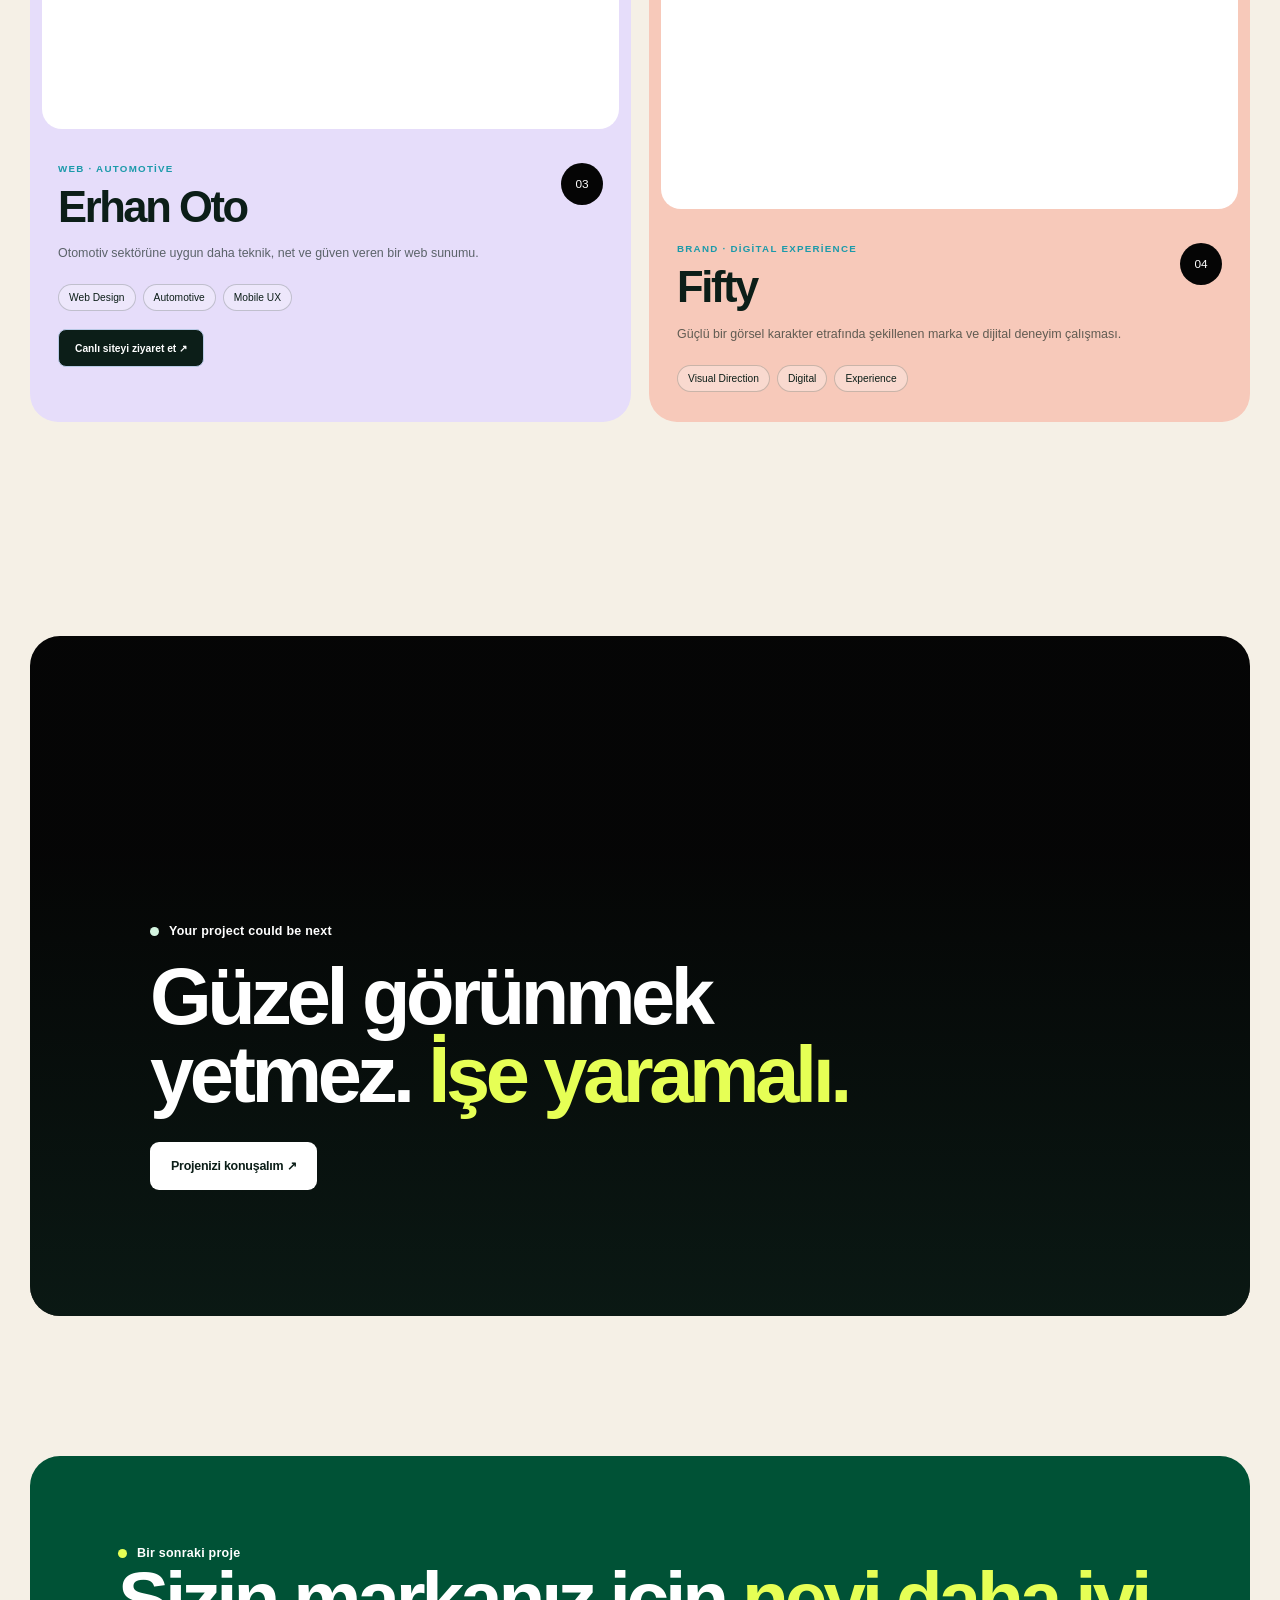
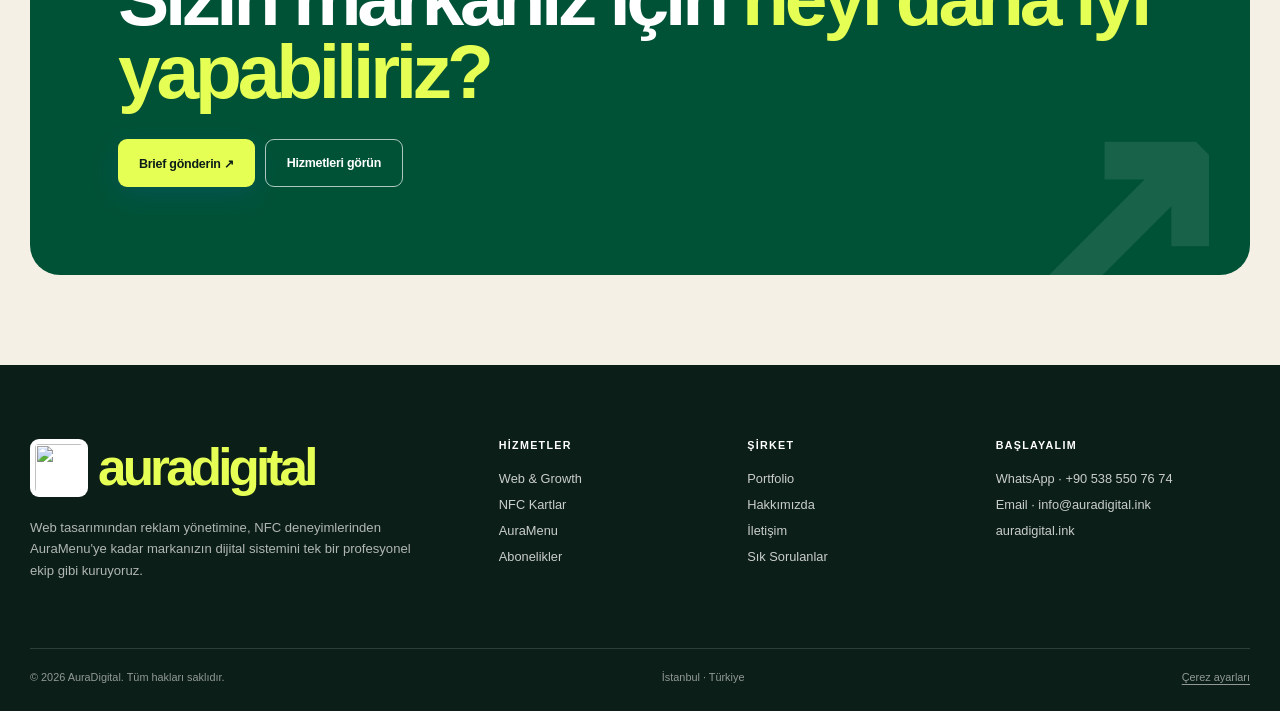
==== commit 6f64d6ea: "Add files via upload" ====
--- a/portfolio.html
+++ b/portfolio.html
@@ -38,9 +38,9 @@
           </div>
           <div class="project-grid project-grid-full">
             <article class="project-card project-case reveal" id="mutlu">
-              <div class="project-media">
-                <img
-                  src="assets/project-mutlu.svg"
+              <div class="project-media project-screenshot">
+                <img
+                  src="assets/project-mutlu.png"
                   alt="Mutlu Nakliyat web sitesi proje görünümü"
                 />
               </div>
@@ -67,10 +67,40 @@
                 <span class="project-arrow">01</span>
               </div>
             </article>
+            <article class="project-card project-case reveal" id="gateaux">
+              <div class="project-media project-screenshot">
+                <img
+                  src="assets/project-gateaux.png"
+                  alt="Decoration Gateaux proje görünümü"
+                />
+              </div>
+              <div class="project-meta">
+                <div>
+                  <span class="project-type">Visual · Web Concept</span>
+                  <h2>Decoration Gateaux</h2>
+                  <p>
+                    Ürünü öne çıkaran, daha yumuşak ve görsel ağırlıklı bir
+                    dijital vitrin yaklaşımı.
+                  </p>
+                  <div class="mini-tags">
+                    <span>Creative Web</span><span>Visual Story</span
+                    ><span>Mobile</span>
+                  </div>
+                  <a
+                    class="project-live"
+                    href="https://decorationgateaux.shop/"
+                    target="_blank"
+                    rel="noopener noreferrer"
+                    >Canlı siteyi ziyaret et ↗</a
+                  >
+                </div>
+                <span class="project-arrow">02</span>
+              </div>
+            </article>
             <article class="project-card project-case reveal" id="erhan">
-              <div class="project-media">
-                <img
-                  src="assets/project-erhan.svg"
+              <div class="project-media project-screenshot">
+                <img
+                  src="assets/project-erhan.png"
                   alt="Erhan Oto web sitesi proje görünümü"
                 />
               </div>
@@ -94,13 +124,13 @@
                     >Canlı siteyi ziyaret et ↗</a
                   >
                 </div>
-                <span class="project-arrow">02</span>
+                <span class="project-arrow">03</span>
               </div>
             </article>
             <article class="project-card project-case reveal" id="fifty">
               <div class="project-media">
                 <img
-                  src="assets/project-fifty.svg"
+                  src="assets/project-fifty.png"
                   alt="Fifty dijital proje görünümü"
                 />
               </div>
@@ -116,36 +146,6 @@
                     <span>Visual Direction</span><span>Digital</span
                     ><span>Experience</span>
                   </div>
-                </div>
-                <span class="project-arrow">03</span>
-              </div>
-            </article>
-            <article class="project-card project-case reveal" id="gateaux">
-              <div class="project-media">
-                <img
-                  src="assets/project-gateaux.svg"
-                  alt="Decoration Gateaux proje görünümü"
-                />
-              </div>
-              <div class="project-meta">
-                <div>
-                  <span class="project-type">Visual · Web Concept</span>
-                  <h2>Decoration Gateaux</h2>
-                  <p>
-                    Ürünü öne çıkaran, daha yumuşak ve görsel ağırlıklı bir
-                    dijital vitrin yaklaşımı.
-                  </p>
-                  <div class="mini-tags">
-                    <span>Creative Web</span><span>Visual Story</span
-                    ><span>Mobile</span>
-                  </div>
-                  <a
-                    class="project-live"
-                    href="https://decorationgateaux.shop/"
-                    target="_blank"
-                    rel="noopener noreferrer"
-                    >Canlı siteyi ziyaret et ↗</a
-                  >
                 </div>
                 <span class="project-arrow">04</span>
               </div>
--- a/style.css
+++ b/style.css
@@ -3927,6 +3927,10 @@
   background: #fff;
 }
 
+.project-media.project-screenshot {
+  aspect-ratio: 2.06 / 1;
+}
+
 .project-meta {
   padding: 22px 28px 30px;
 }
